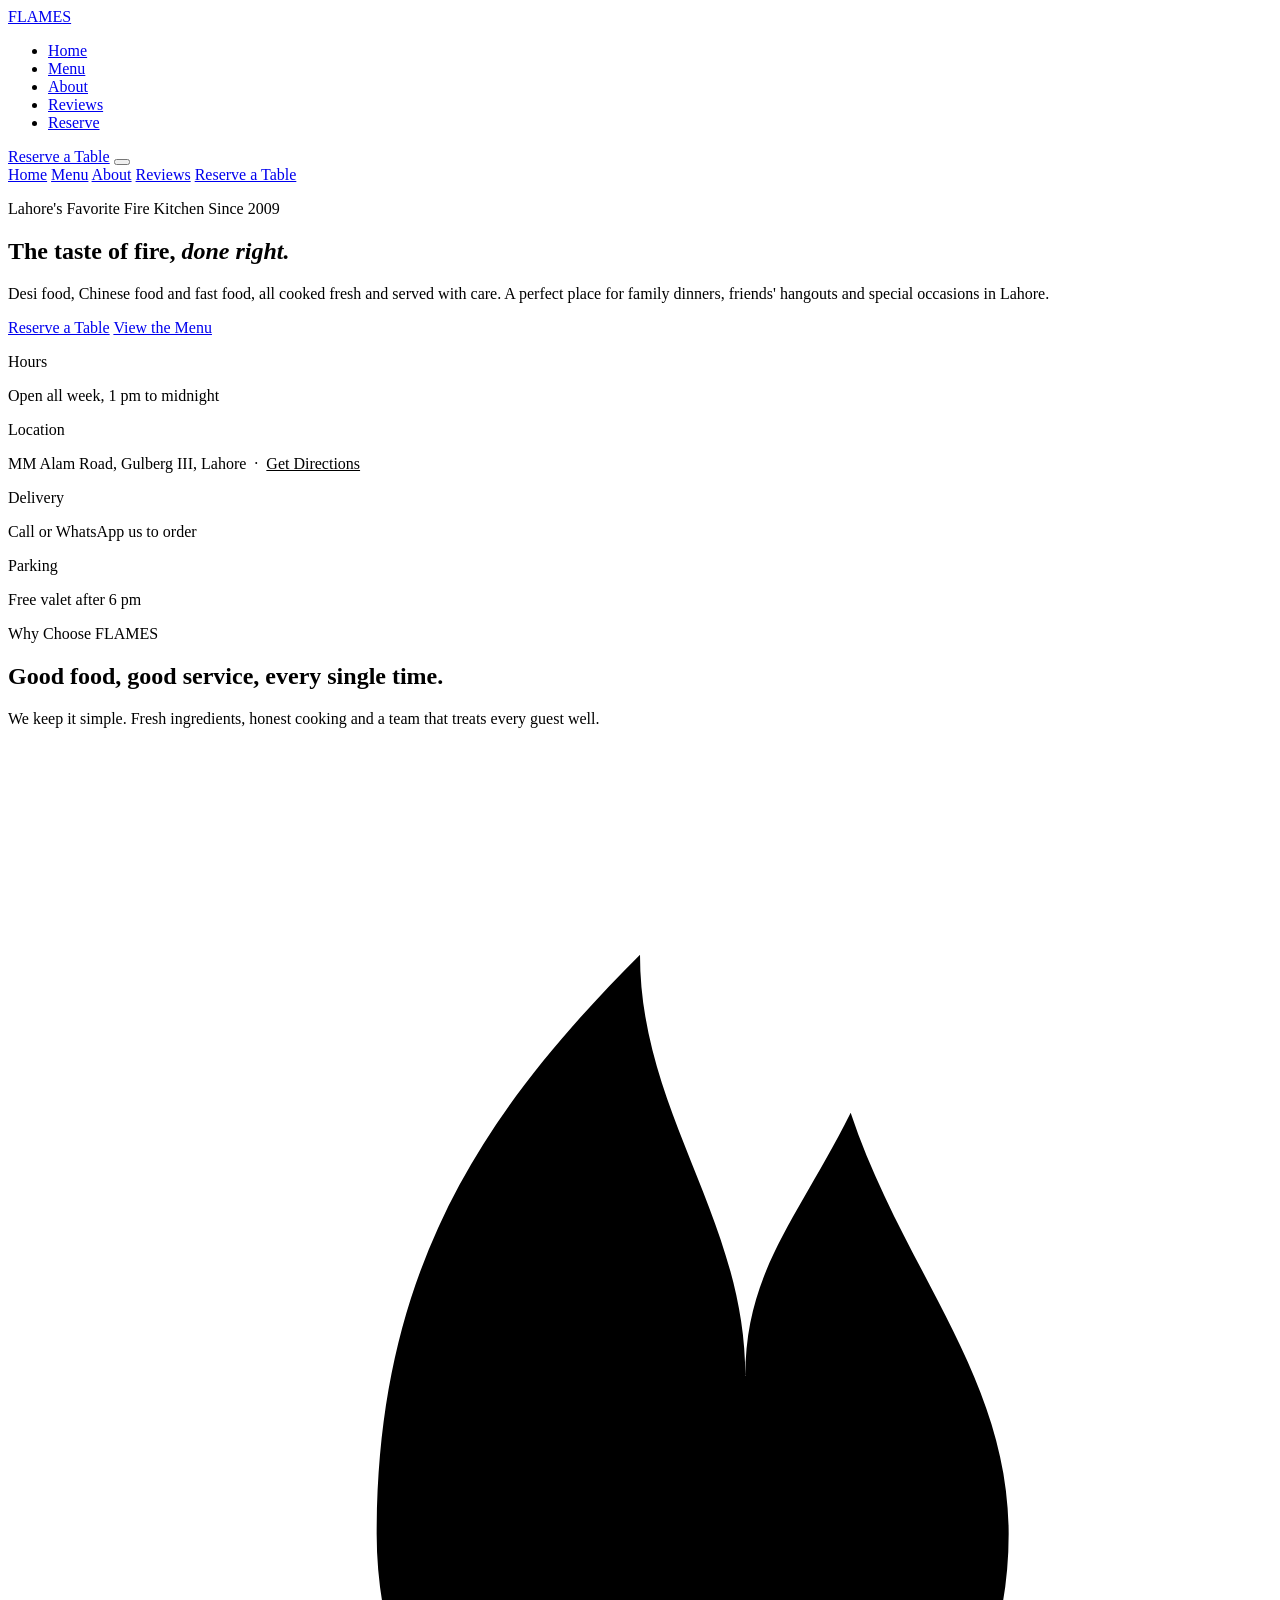
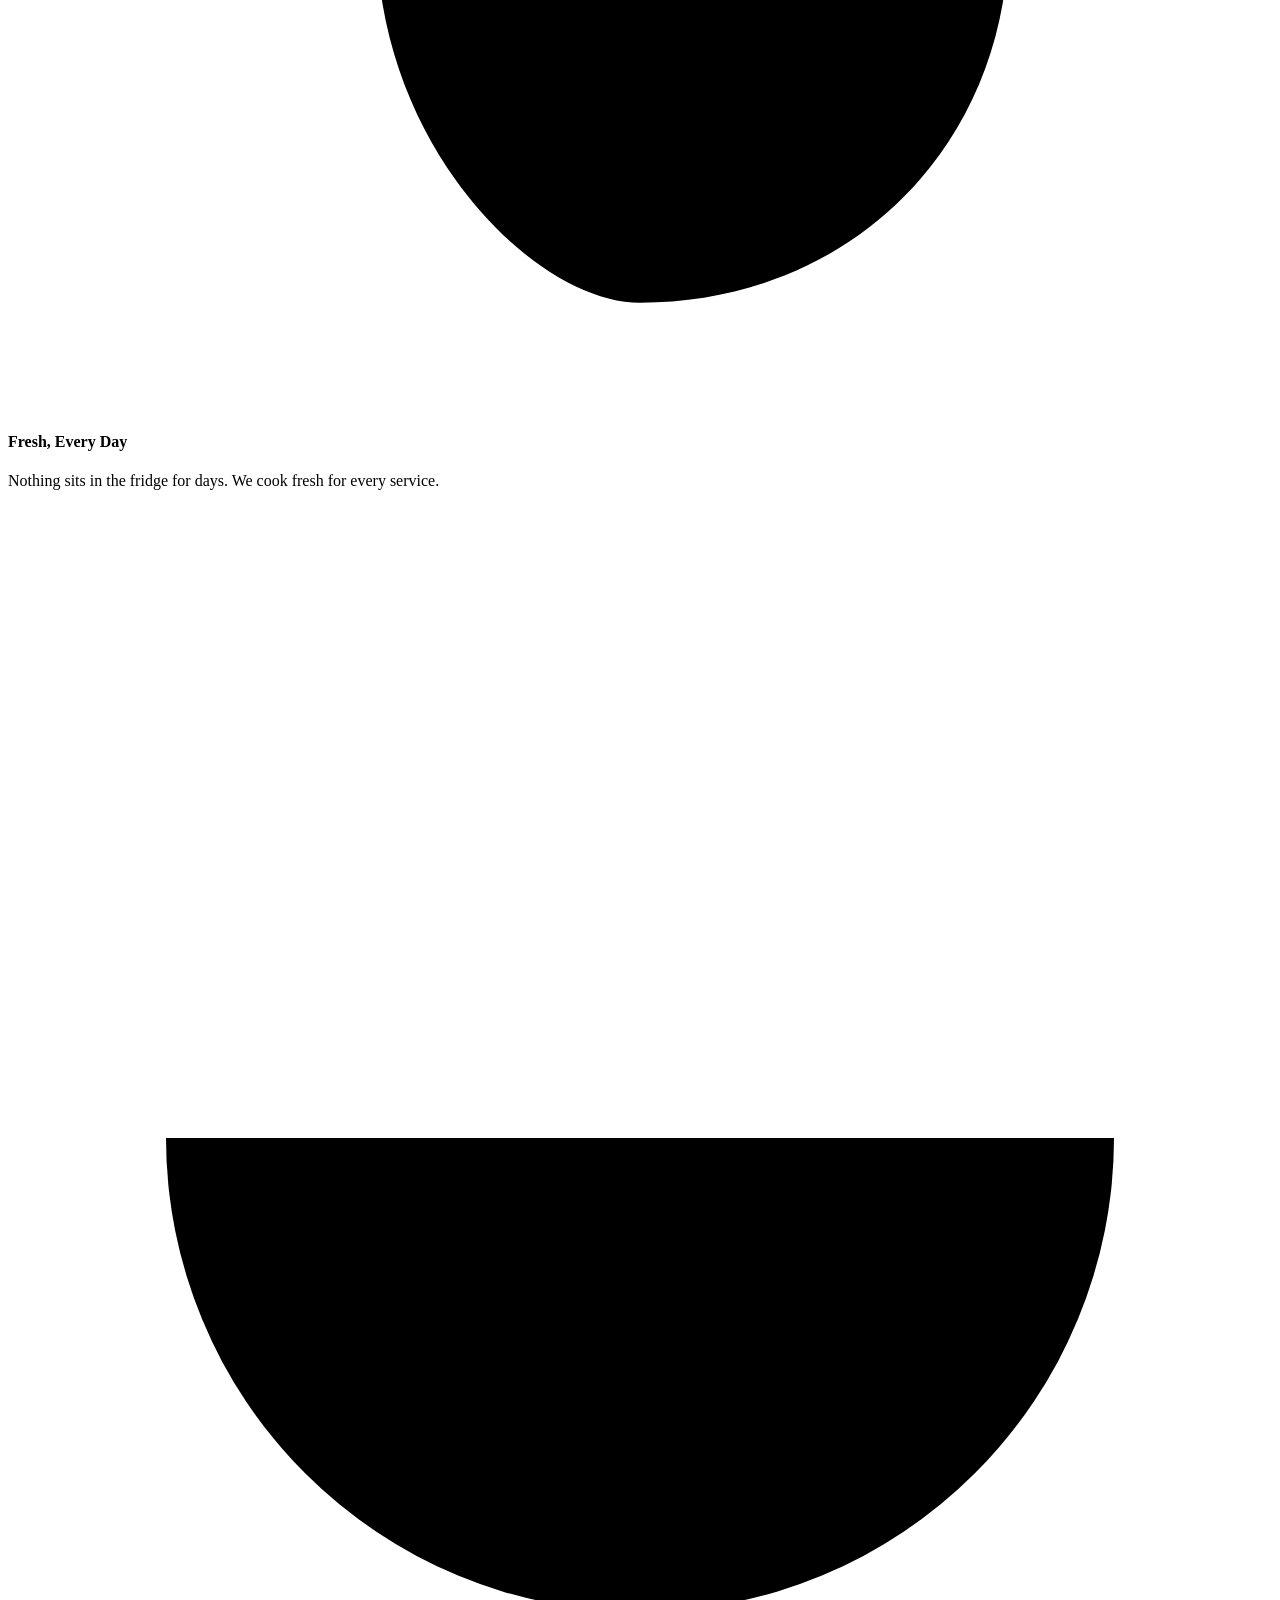
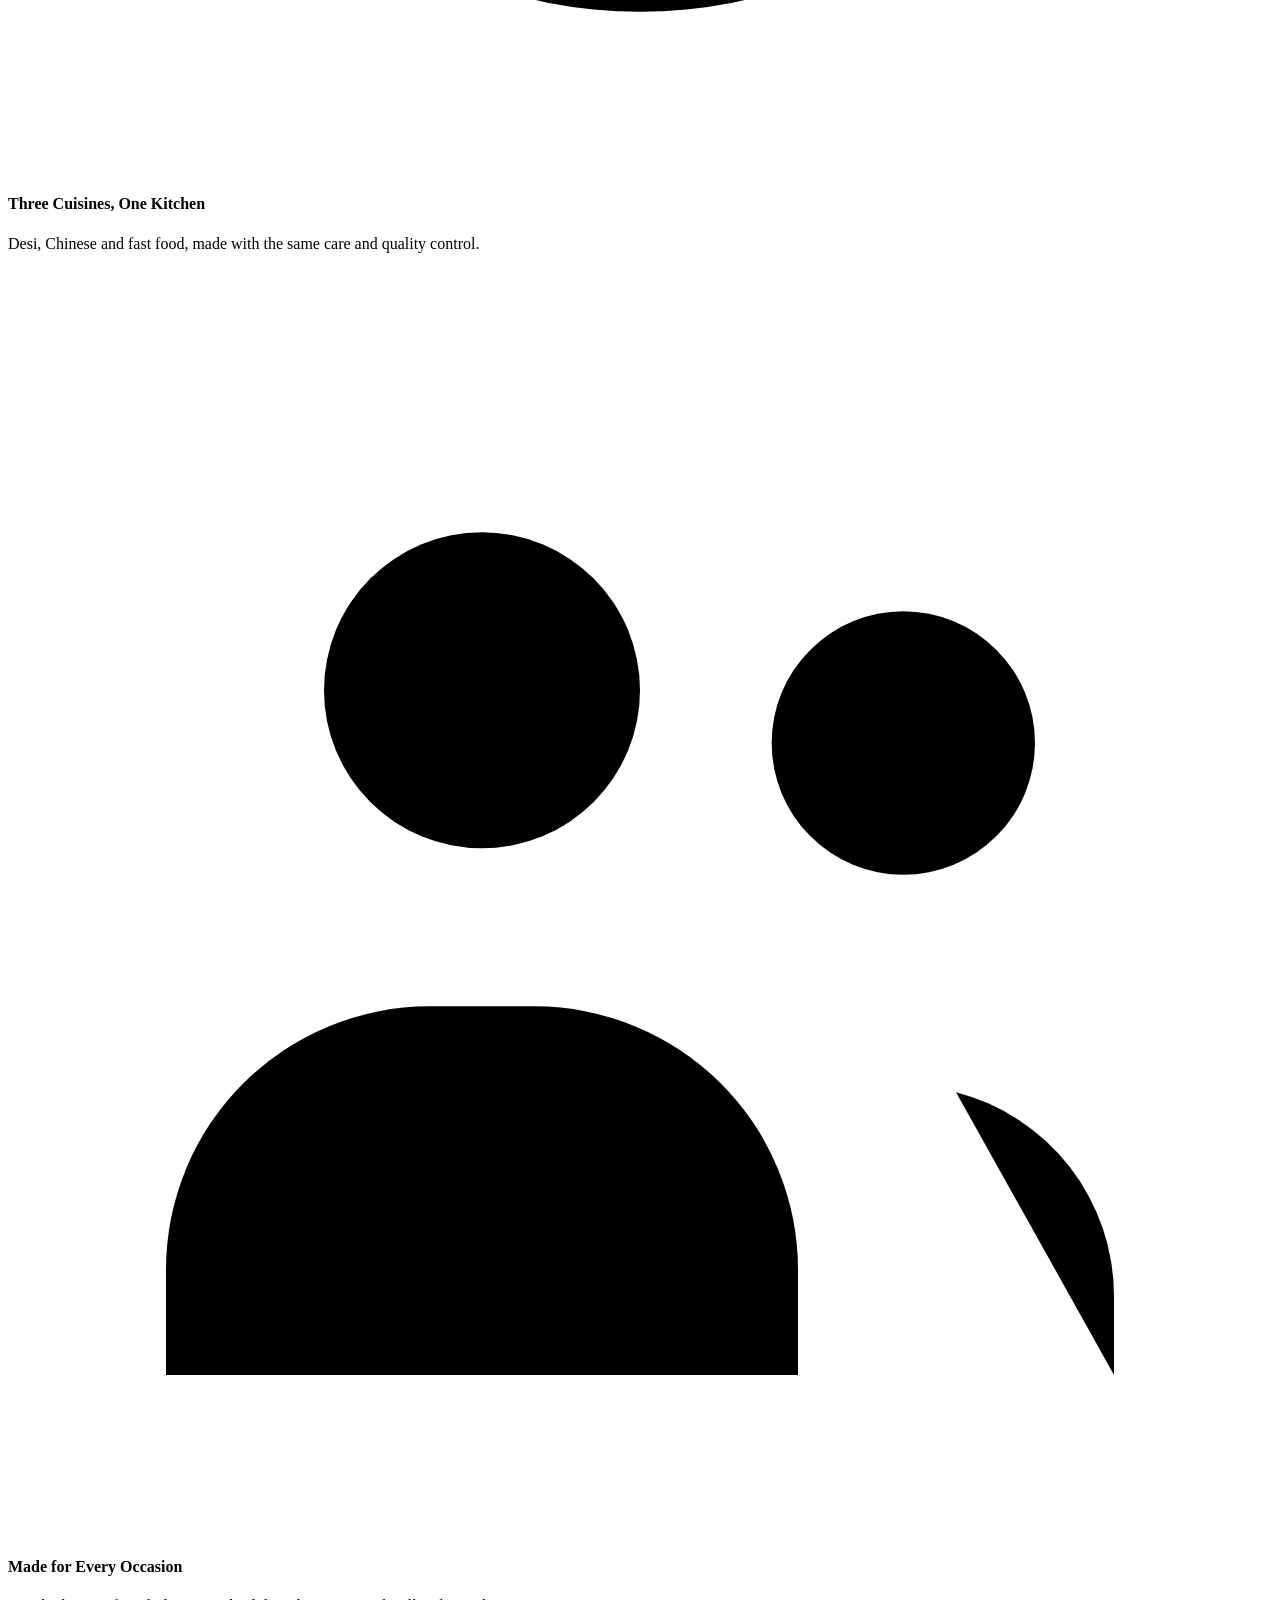
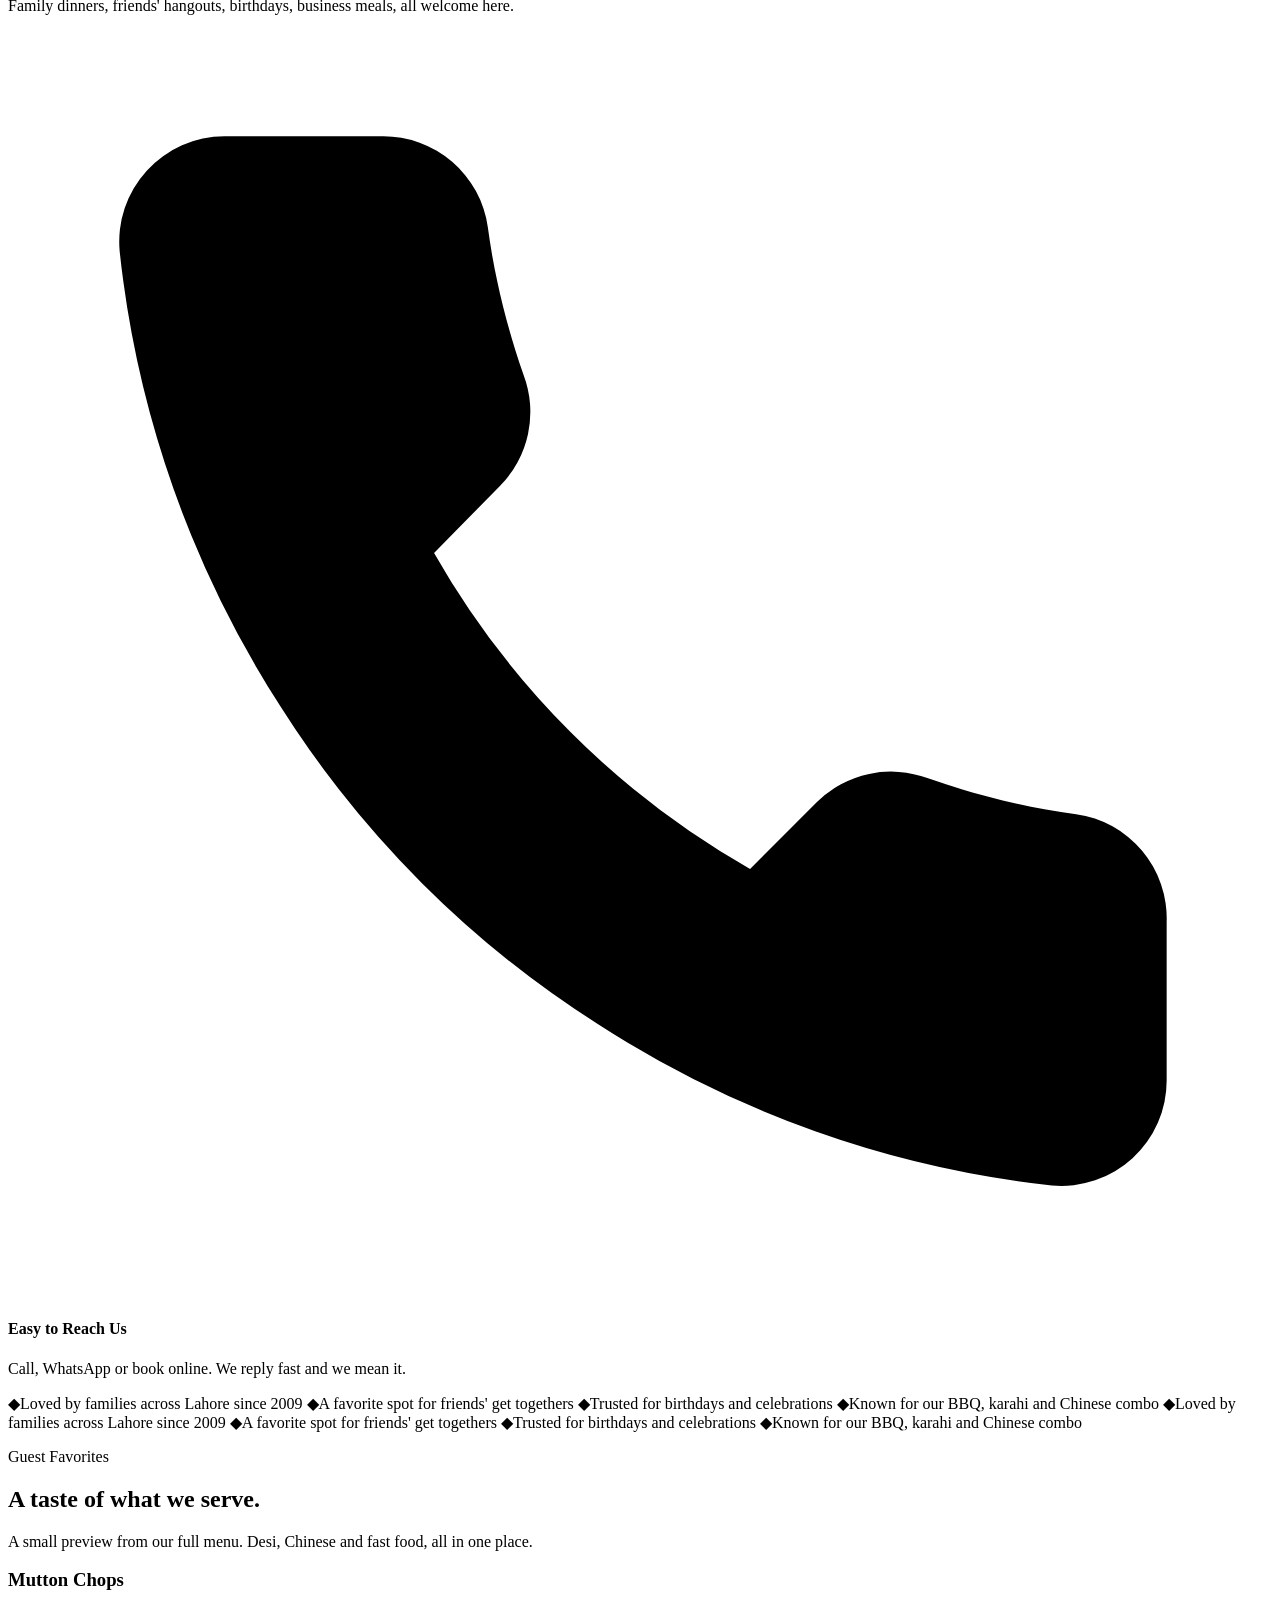
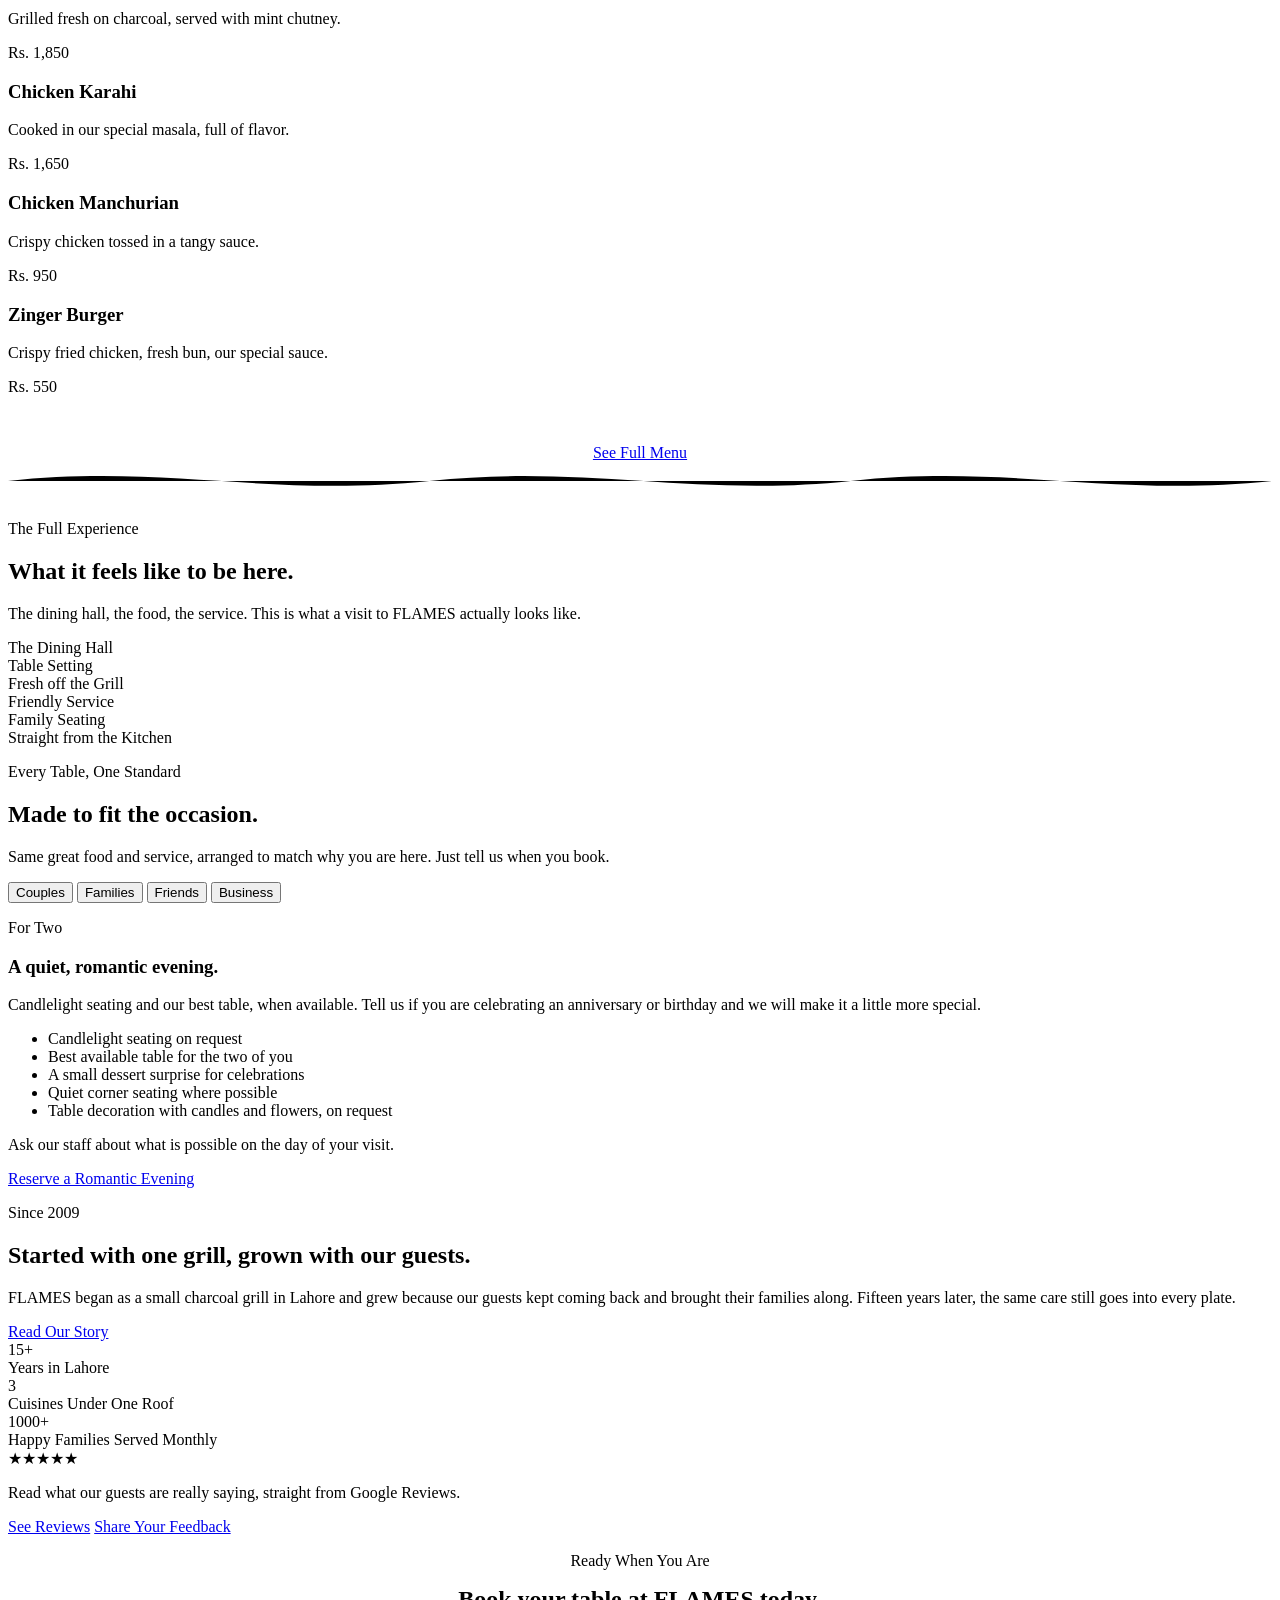
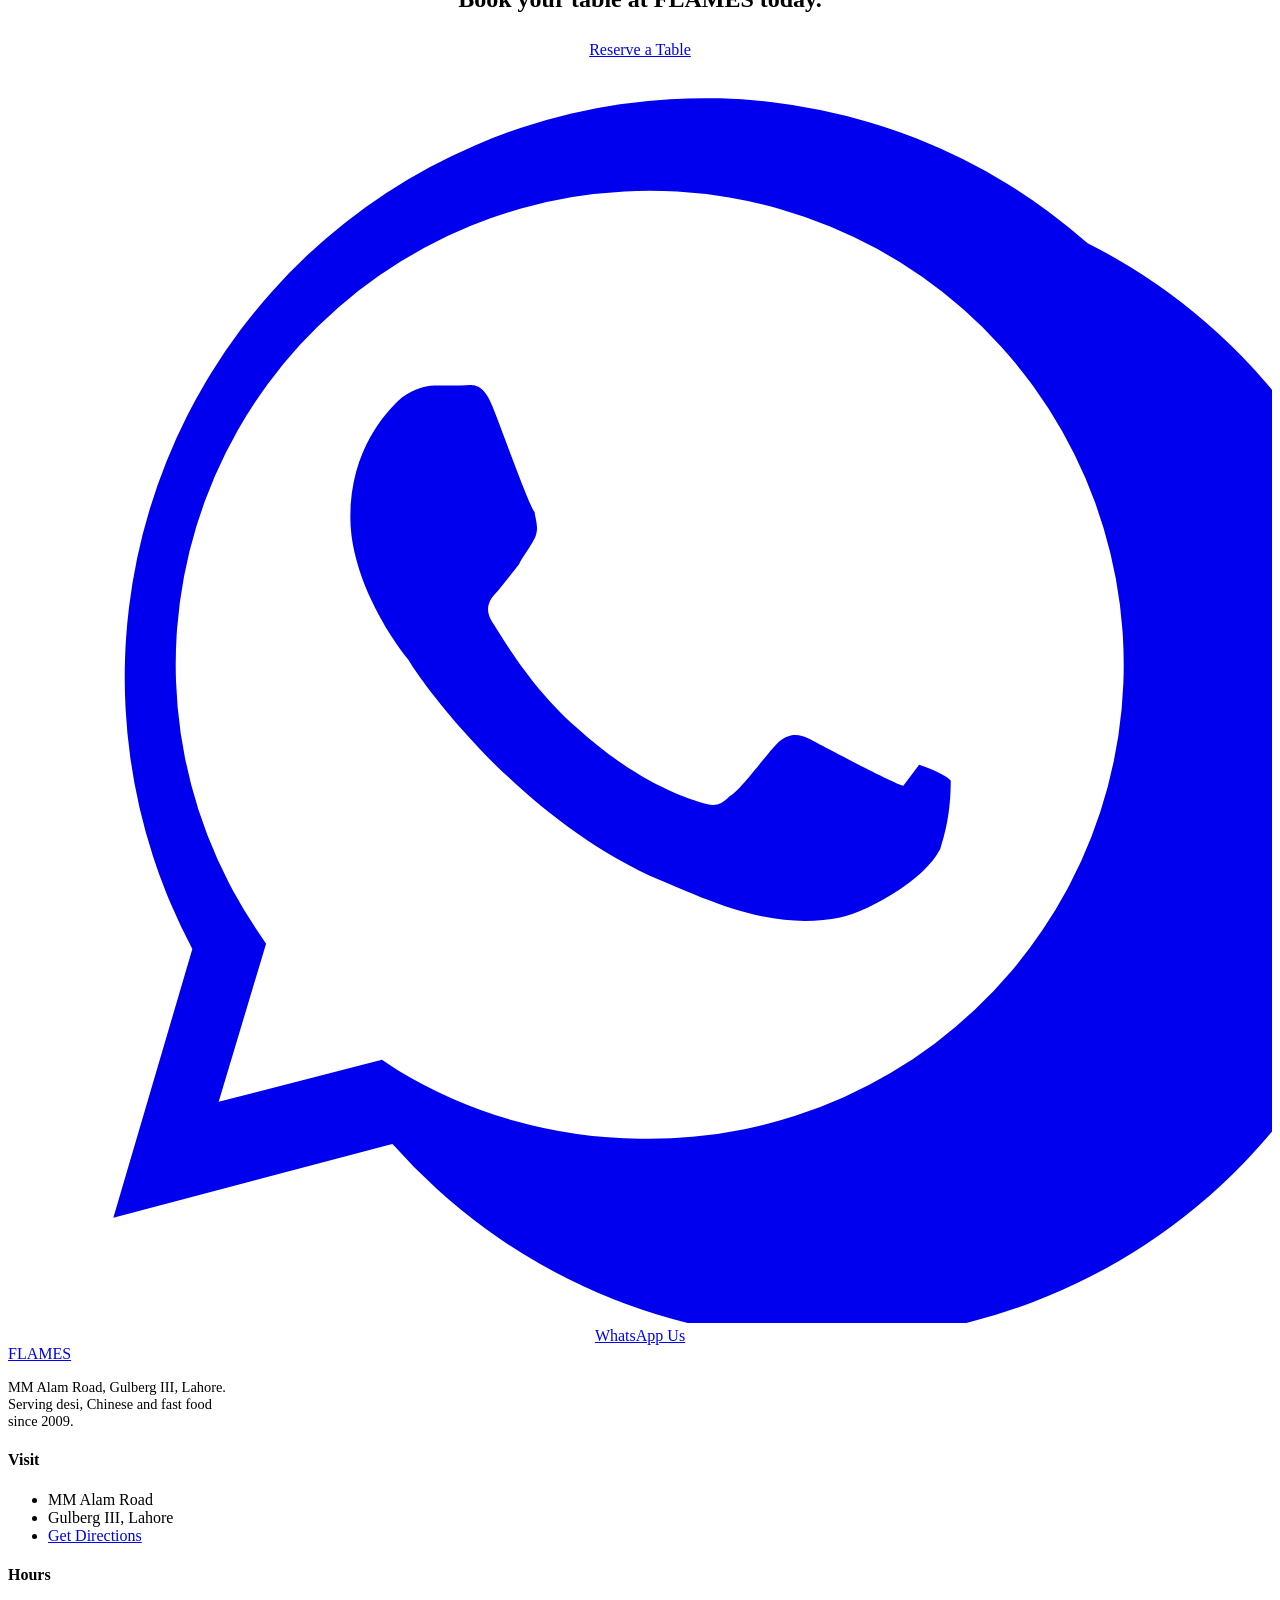
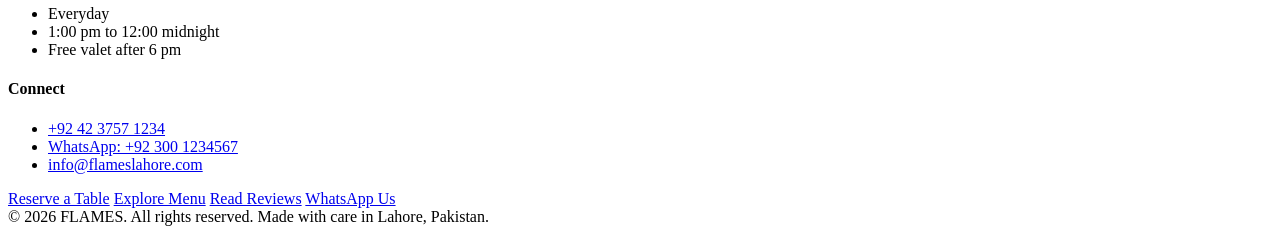
==== index.html @ 8aa979cf "Add files via upload" ====
<!DOCTYPE html>
<html lang="en">
<head>
<meta charset="UTF-8">
<meta name="viewport" content="width=device-width, initial-scale=1.0">
<title>FLAMES Lahore | Desi, Chinese &amp; Fast Food Restaurant</title>
<meta name="description" content="FLAMES is Lahore's favorite restaurant for desi food, Chinese food and fast food. Book a table for family dinners, friends' hangouts, and special occasions.">
<link rel="preconnect" href="https://fonts.googleapis.com">
<link rel="preconnect" href="https://fonts.gstatic.com" crossorigin>
<link href="https://fonts.googleapis.com/css2?family=Fraunces:ital,opsz,wght@0,9..144,300;0,9..144,500;0,9..144,600;0,9..144,700;1,9..144,500;1,9..144,600&family=Work+Sans:wght@300;400;500;600&family=Space+Mono:wght@400;700&display=swap" rel="stylesheet">
<link rel="stylesheet" href="assets/style.css">
</head>
<body>

<header id="siteHeader">
  <div class="container">
    <nav>
      <a href="index.html" class="logo"><span class="logo-mark"></span>FLAMES</a>
      <ul class="nav-links">
        <li><a href="index.html">Home</a></li>
        <li><a href="menu.html">Menu</a></li>
        <li><a href="about.html">About</a></li>
        <li><a href="reviews.html">Reviews</a></li>
        <li><a href="reserve.html">Reserve</a></li>
      </ul>
      <a href="reserve.html" class="btn btn-solid nav-cta">Reserve a Table</a>
      <button class="hamburger" id="hamburgerBtn" aria-label="Open menu" aria-expanded="false">
        <span></span><span></span><span></span>
      </button>
    </nav>
  </div>
</header>

<div class="mobile-menu" id="mobileMenu">
  <a href="index.html">Home</a>
  <a href="menu.html">Menu</a>
  <a href="about.html">About</a>
  <a href="reviews.html">Reviews</a>
  <a href="reserve.html">Reserve a Table</a>
</div>

<main id="top">

  <section class="hero">
    <div class="container hero-inner">
      <p class="eyebrow">Lahore's Favorite Fire Kitchen Since 2009</p>
      <h1>The taste of fire, <em>done right.</em></h1>
      <p class="hero-sub">Desi food, Chinese food and fast food, all cooked fresh and served with care. A perfect place for family dinners, friends' hangouts and special occasions in Lahore.</p>
      <div class="hero-actions">
        <a href="reserve.html" class="btn btn-solid ember-glow">Reserve a Table</a>
        <a href="menu.html" class="btn">View the Menu</a>
      </div>
      <div class="info-bar">
        <div class="info-item"><p class="eyebrow">Hours</p><p>Open all week, 1 pm to midnight</p></div>
        <div class="info-item"><p class="eyebrow">Location</p><p>MM Alam Road, Gulberg III, Lahore &nbsp;·&nbsp; <a href="https://maps.google.com/?q=MM+Alam+Road+Gulberg+III+Lahore" target="_blank" rel="noopener" style="color:var(--gold); text-decoration:underline;">Get Directions</a></p></div>
        <div class="info-item"><p class="eyebrow">Delivery</p><p>Call or WhatsApp us to order</p></div>
        <div class="info-item"><p class="eyebrow">Parking</p><p>Free valet after 6 pm</p></div>
      </div>
    </div>
  </section>

  <section class="why-strip">
    <div class="container">
      <div class="section-head reveal">
        <div>
          <p class="eyebrow">Why Choose FLAMES</p>
          <h2>Good food, good service, every single time.</h2>
        </div>
        <p>We keep it simple. Fresh ingredients, honest cooking and a team that treats every guest well.</p>
      </div>
      <div class="icon-feature-grid">
        <div class="icon-feature reveal">
          <svg class="icon icon-lg" viewBox="0 0 24 24"><path d="M12 22c4 0 7-3 7-7 0-3-2-5-3-8-1 2-2 3-2 5 0-3-2-5-2-8-3 3-5 6-5 11 0 4 3 7 5 7z"/></svg>
          <h4>Fresh, Every Day</h4>
          <p>Nothing sits in the fridge for days. We cook fresh for every service.</p>
        </div>
        <div class="icon-feature reveal">
          <svg class="icon icon-lg" viewBox="0 0 24 24"><path d="M3 12h18a9 9 0 0 1-18 0z"/><path d="M12 12V4"/><path d="M8 12l1-6"/><path d="M16 12l-1-6"/></svg>
          <h4>Three Cuisines, One Kitchen</h4>
          <p>Desi, Chinese and fast food, made with the same care and quality control.</p>
        </div>
        <div class="icon-feature reveal">
          <svg class="icon icon-lg" viewBox="0 0 24 24"><circle cx="9" cy="8" r="3"/><path d="M3 21v-2a5 5 0 0 1 5-5h2a5 5 0 0 1 5 5v2"/><circle cx="17" cy="9" r="2.5"/><path d="M21 21v-1.5a4 4 0 0 0-3-3.87"/></svg>
          <h4>Made for Every Occasion</h4>
          <p>Family dinners, friends' hangouts, birthdays, business meals, all welcome here.</p>
        </div>
        <div class="icon-feature reveal">
          <svg class="icon icon-lg" viewBox="0 0 24 24"><path d="M22 16.92v3a2 2 0 0 1-2.18 2 19.79 19.79 0 0 1-8.63-3.07 19.5 19.5 0 0 1-6-6 19.79 19.79 0 0 1-3.07-8.67A2 2 0 0 1 4.11 2h3a2 2 0 0 1 2 1.72c.13.96.36 1.9.68 2.81a2 2 0 0 1-.45 2.11L8.09 9.91a16 16 0 0 0 6 6l1.27-1.27a2 2 0 0 1 2.11-.45c.91.32 1.85.55 2.81.68A2 2 0 0 1 22 16.92z"/></svg>
          <h4>Easy to Reach Us</h4>
          <p>Call, WhatsApp or book online. We reply fast and we mean it.</p>
        </div>
      </div>
    </div>
  </section>

  <div class="ticker-wrap">
    <div class="ticker">
      <span><span>&#9670;</span>Loved by families across Lahore since 2009</span>
      <span><span>&#9670;</span>A favorite spot for friends' get togethers</span>
      <span><span>&#9670;</span>Trusted for birthdays and celebrations</span>
      <span><span>&#9670;</span>Known for our BBQ, karahi and Chinese combo</span>
      <span><span>&#9670;</span>Loved by families across Lahore since 2009</span>
      <span><span>&#9670;</span>A favorite spot for friends' get togethers</span>
      <span><span>&#9670;</span>Trusted for birthdays and celebrations</span>
      <span><span>&#9670;</span>Known for our BBQ, karahi and Chinese combo</span>
    </div>
  </div>

  <section id="dishes">
    <div class="container">
      <div class="section-head reveal">
        <div>
          <p class="eyebrow">Guest Favorites</p>
          <h2>A taste of what we serve.</h2>
        </div>
        <p>A small preview from our full menu. Desi, Chinese and fast food, all in one place.</p>
      </div>
      <div class="dish-grid">
        <div class="dish-card reveal">
          <div class="dish-img" style="background-image:url('https://images.unsplash.com/photo-1529193591184-b1d58069ecdd?q=80&w=1200&auto=format&fit=crop')"></div>
          <div class="dish-body">
            <div><h3>Mutton Chops</h3><p>Grilled fresh on charcoal, served with mint chutney.</p></div>
            <span class="price">Rs. 1,850</span>
          </div>
        </div>
        <div class="dish-card reveal">
          <div class="dish-img" style="background-image:url('https://images.unsplash.com/photo-1585032226651-759b368d7246?q=80&w=1000&auto=format&fit=crop')"></div>
          <div class="dish-body">
            <div><h3>Chicken Karahi</h3><p>Cooked in our special masala, full of flavor.</p></div>
            <span class="price">Rs. 1,650</span>
          </div>
        </div>
        <div class="dish-card reveal">
          <div class="dish-img" style="background-image:url('https://images.unsplash.com/photo-1585851373975-7e3f3096f77b?q=80&w=1000&auto=format&fit=crop')"></div>
          <div class="dish-body">
            <div><h3>Chicken Manchurian</h3><p>Crispy chicken tossed in a tangy sauce.</p></div>
            <span class="price">Rs. 950</span>
          </div>
        </div>
        <div class="dish-card reveal">
          <div class="dish-img" style="background-image:url('https://images.unsplash.com/photo-1568901346375-23c9450c58cd?q=80&w=1200&auto=format&fit=crop')"></div>
          <div class="dish-body">
            <div><h3>Zinger Burger</h3><p>Crispy fried chicken, fresh bun, our special sauce.</p></div>
            <span class="price">Rs. 550</span>
          </div>
        </div>
      </div>
      <div style="text-align:center; margin-top:3rem;">
        <a href="menu.html" class="btn">See Full Menu</a>
      </div>
    </div>
  </section>

  <svg class="wisp" viewBox="0 0 1200 36" preserveAspectRatio="none" aria-hidden="true">
    <path d="M0,18 C150,2 250,34 400,18 C550,2 650,34 800,18 C950,2 1050,34 1200,18"/>
  </svg>

  <section id="gallery">
    <div class="container">
      <div class="section-head reveal">
        <div>
          <p class="eyebrow">The Full Experience</p>
          <h2>What it feels like to be here.</h2>
        </div>
        <p>The dining hall, the food, the service. This is what a visit to FLAMES actually looks like.</p>
      </div>
      <div class="gal-grid">
        <div class="gal-item gal-tall reveal" style="background-image:url('https://images.unsplash.com/photo-1517248135467-4c7edcad34c4?q=80&w=900&auto=format&fit=crop')">
          <span class="gal-tag">The Dining Hall</span>
        </div>
        <div class="gal-item reveal" style="background-image:url('https://images.unsplash.com/photo-1414235077428-338989a2e8c0?q=80&w=900&auto=format&fit=crop')">
          <span class="gal-tag">Table Setting</span>
        </div>
        <div class="gal-item reveal" style="background-image:url('https://images.unsplash.com/photo-1529193591184-b1d58069ecdd?q=80&w=900&auto=format&fit=crop')">
          <span class="gal-tag">Fresh off the Grill</span>
        </div>
        <div class="gal-item gal-wide reveal" style="background-image:url('https://images.unsplash.com/photo-1552664730-d307ca884978?q=80&w=1400&auto=format&fit=crop')">
          <span class="gal-tag">Friendly Service</span>
        </div>
        <div class="gal-item reveal" style="background-image:url('https://images.unsplash.com/photo-1595854341625-f33ee10dbf94?q=80&w=900&auto=format&fit=crop')">
          <span class="gal-tag">Family Seating</span>
        </div>
        <div class="gal-item reveal" style="background-image:url('https://images.unsplash.com/photo-1585032226651-759b368d7246?q=80&w=900&auto=format&fit=crop')">
          <span class="gal-tag">Straight from the Kitchen</span>
        </div>
      </div>
    </div>
  </section>

  <section id="experiences">
    <div class="container">
      <div class="section-head reveal">
        <div>
          <p class="eyebrow">Every Table, One Standard</p>
          <h2>Made to fit the occasion.</h2>
        </div>
        <p>Same great food and service, arranged to match why you are here. Just tell us when you book.</p>
      </div>

      <div class="occ-tabs reveal" id="occTabs" role="tablist" aria-label="Dining occasions"></div>
      <div id="occPanelWrap" class="reveal"></div>
    </div>
  </section>

  <section id="story-teaser">
    <div class="container">
      <div class="story">
        <div class="story-img reveal" style="background-image:url('https://images.unsplash.com/photo-1577219491135-ce391730fb2c?q=80&w=1200&auto=format&fit=crop')"></div>
        <div class="story-copy reveal">
          <p class="eyebrow">Since 2009</p>
          <h2>Started with one grill, grown with our guests.</h2>
          <p>FLAMES began as a small charcoal grill in Lahore and grew because our guests kept coming back and brought their families along. Fifteen years later, the same care still goes into every plate.</p>
          <a href="about.html" class="btn" style="margin-top:1rem;">Read Our Story</a>
          <div class="stat-row">
            <div><div class="num">15+</div><div class="label">Years in Lahore</div></div>
            <div><div class="num">3</div><div class="label">Cuisines Under One Roof</div></div>
            <div><div class="num">1000+</div><div class="label">Happy Families Served Monthly</div></div>
          </div>
        </div>
      </div>
    </div>
  </section>

  <section id="reviews-teaser" style="background:var(--charcoal); border-top:1px solid var(--hairline); border-bottom:1px solid var(--hairline);">
    <div class="container">
      <div class="review-panel reveal">
        <div class="review-stat">
          <div class="review-stars" aria-hidden="true">★★★★★</div>
          <p class="review-sync-note">Read what our guests are really saying, straight from Google Reviews.</p>
        </div>
        <div class="review-actions">
          <a href="reviews.html" class="btn btn-solid">See Reviews</a>
          <a href="reserve.html#contact" class="btn">Share Your Feedback</a>
        </div>
      </div>
    </div>
  </section>

  <section id="cta-banner">
    <div class="container" style="text-align:center;">
      <p class="eyebrow" style="justify-content:center; display:flex;">Ready When You Are</p>
      <h2 class="reveal" style="margin-top:0.6rem;">Book your table at FLAMES today.</h2>
      <div class="hero-actions" style="justify-content:center; margin-top:1.75rem;">
        <a href="reserve.html" class="btn btn-solid ember-glow">Reserve a Table</a>
        <a href="https://wa.me/923001234567?text=Hi%20FLAMES%2C%20I%20would%20like%20to%20book%20a%20table" target="_blank" rel="noopener" class="btn btn-whatsapp">
          <svg class="icon" viewBox="0 0 24 24" fill="currentColor" stroke="none"><path d="M20.5 3.5a11 11 0 0 0-17 13.4L2 22l5.3-1.4A11 11 0 1 0 20.5 3.5zm-8.5 17a9 9 0 0 1-4.6-1.3l-.3-.2-3.1.8.9-3-.2-.3A9 9 0 1 1 12 20.5zm5-6.7c-.3-.1-1.6-.8-1.8-.9-.2-.1-.4-.1-.6.1s-.7.9-.9 1c-.2.2-.3.2-.6.1-.3-.1-1.2-.4-2.3-1.4-.9-.8-1.4-1.7-1.6-2-.2-.3 0-.5.1-.6l.4-.5c.1-.2.2-.3.3-.5.1-.2 0-.4 0-.5-.1-.1-.6-1.5-.8-2-.2-.5-.4-.4-.6-.4h-.5c-.2 0-.5.1-.7.3-.2.2-.9.9-.9 2.2s1 2.6 1.1 2.7c.1.2 2 3 4.8 4.2.7.3 1.2.5 1.6.6.7.2 1.3.2 1.8.1.5-.1 1.6-.7 1.9-1.3.2-.6.2-1.1.2-1.3-.1-.1-.3-.2-.6-.3z"/></svg>
          WhatsApp Us
        </a>
      </div>
    </div>
  </section>

</main>

<footer id="contact">
  <div class="container">
    <div class="footer-grid">
      <div>
        <a href="index.html" class="logo"><span class="logo-mark"></span>FLAMES</a>
        <p style="color:var(--smoke); font-size:0.9rem; margin-top:1rem; max-width:32ch;">MM Alam Road, Gulberg III, Lahore. Serving desi, Chinese and fast food since 2009.</p>
      </div>
      <div>
        <h4>Visit</h4>
        <ul>
          <li>MM Alam Road</li>
          <li>Gulberg III, Lahore</li>
          <li><a href="https://maps.google.com/?q=MM+Alam+Road+Gulberg+III+Lahore" target="_blank" rel="noopener">Get Directions</a></li>
        </ul>
      </div>
      <div>
        <h4>Hours</h4>
        <ul>
          <li>Everyday</li>
          <li>1:00 pm to 12:00 midnight</li>
          <li>Free valet after 6 pm</li>
        </ul>
      </div>
      <div>
        <h4>Connect</h4>
        <ul>
          <li><a href="tel:+924237571234">+92 42 3757 1234</a></li>
          <li><a href="https://wa.me/923001234567">WhatsApp: +92 300 1234567</a></li>
          <li><a href="mailto:info@flameslahore.com">info@flameslahore.com</a></li>
        </ul>
      </div>
    </div>
    <div class="footer-actions">
      <a href="reserve.html" class="btn btn-solid">Reserve a Table</a>
      <a href="menu.html" class="btn">Explore Menu</a>
      <a href="reviews.html" class="btn">Read Reviews</a>
      <a href="https://wa.me/923001234567" target="_blank" rel="noopener" class="btn btn-whatsapp">WhatsApp Us</a>
    </div>
    <div class="footer-bottom">
      <span>&copy; 2026 FLAMES. All rights reserved.</span>
      <span>Made with care in Lahore, Pakistan.</span>
    </div>
  </div>
</footer>

<script src="assets/script.js"></script>
<script>
  const EXPERIENCES = [
    {
      id: 'romance',
      tab: 'Couples',
      eyebrow: 'For Two',
      title: 'A quiet, romantic evening.',
      img: 'https://images.unsplash.com/photo-1414235077428-338989a2e8c0?q=80&w=1200&auto=format&fit=crop',
      desc: "Candlelight seating and our best table, when available. Tell us if you are celebrating an anniversary or birthday and we will make it a little more special.",
      features: [
        'Candlelight seating on request',
        'Best available table for the two of you',
        'A small dessert surprise for celebrations',
        'Quiet corner seating where possible',
        'Table decoration with candles and flowers, on request'
      ],
      note: 'Ask our staff about what is possible on the day of your visit.',
      cta: 'Reserve a Romantic Evening',
      offer: null
    },
    {
      id: 'family',
      tab: 'Families',
      eyebrow: 'For Families',
      title: 'Room for the whole family.',
      img: 'https://images.unsplash.com/photo-1595854341625-f33ee10dbf94?q=80&w=1200&auto=format&fit=crop',
      desc: "Spacious family seating and a play area for the kids. Our Dawat setup is perfect if you want to invite another family to join you for a full meal together.",
      features: [
        "Kids' play area",
        'Spacious, comfortable family seating',
        'Dawat setup for two families dining together',
        'Group seating for larger family parties',
        'Birthday and family celebration setups'
      ],
      note: 'Let us know your plans in advance so we can prepare the right space.',
      cta: 'Plan a Family Gathering',
      offer: null
    },
    {
      id: 'friends',
      tab: 'Friends',
      eyebrow: 'For Friends',
      title: 'Good food, good company.',
      img: 'https://images.unsplash.com/photo-1517248135467-4c7edcad34c4?q=80&w=1200&auto=format&fit=crop',
      desc: "Comfortable group seating in a space that looks great in photos too. A relaxed spot to eat, talk and hang out with friends.",
      features: [
        'Comfortable group and shared table seating',
        'A great photo spot inside the restaurant',
        'Friendly and easygoing staff',
        'Group offers where available, just ask',
        'A relaxed, fun atmosphere'
      ],
      note: 'Any current group offers are confirmed at the time of booking.',
      cta: 'Book a Table for the Group',
      offer: null
    },
    {
      id: 'business',
      tab: 'Business',
      eyebrow: 'For Business',
      title: 'A calm space for business talk.',
      img: 'https://images.unsplash.com/photo-1552664730-d307ca884978?q=80&w=1200&auto=format&fit=crop',
      desc: "A quieter part of the restaurant, away from the main crowd, with service that stays out of your way during a meeting.",
      features: [
        'Separate or quieter seating, when available',
        'Calm, professional atmosphere',
        'Attentive but not intrusive service',
        'Seating suited for longer discussions',
        'Business meal packages where available, just ask'
      ],
      note: 'For regular business bookings, please contact us directly to arrange.',
      cta: 'Reserve for a Meeting',
      offer: null
    }
  ];

  const occTabs = document.getElementById('occTabs');
  const occPanelWrap = document.getElementById('occPanelWrap');

  function renderOccasion(id){
    const exp = EXPERIENCES.find(e => e.id === id) || EXPERIENCES[0];

    occTabs.innerHTML = EXPERIENCES.map(e => `
      <button class="occ-tab ${e.id === exp.id ? 'active' : ''}" data-occ="${e.id}" role="tab" aria-selected="${e.id === exp.id}">
        <span class="dot"></span>${e.tab}
      </button>
    `).join('');

    occPanelWrap.innerHTML = `
      <div class="occ-panel">
        <div class="occ-img" style="background-image:url('${exp.img}')"></div>
        <div class="occ-copy">
          <p class="eyebrow">${exp.eyebrow}</p>
          <h3>${exp.title}</h3>
          <p>${exp.desc}</p>
          <ul class="occ-features">
            ${exp.features.map(f => `<li>${f}</li>`).join('')}
          </ul>
          ${exp.note ? `<p class="occ-note">${exp.note}</p>` : ''}
          <a href="reserve.html?occasion=${exp.id}" class="btn btn-solid">${exp.cta}</a>
        </div>
      </div>
    `;

    occTabs.querySelectorAll('.occ-tab').forEach(btn => {
      btn.addEventListener('click', () => renderOccasion(btn.dataset.occ));
    });
  }

  renderOccasion('romance');
</script>

</body>
</html>
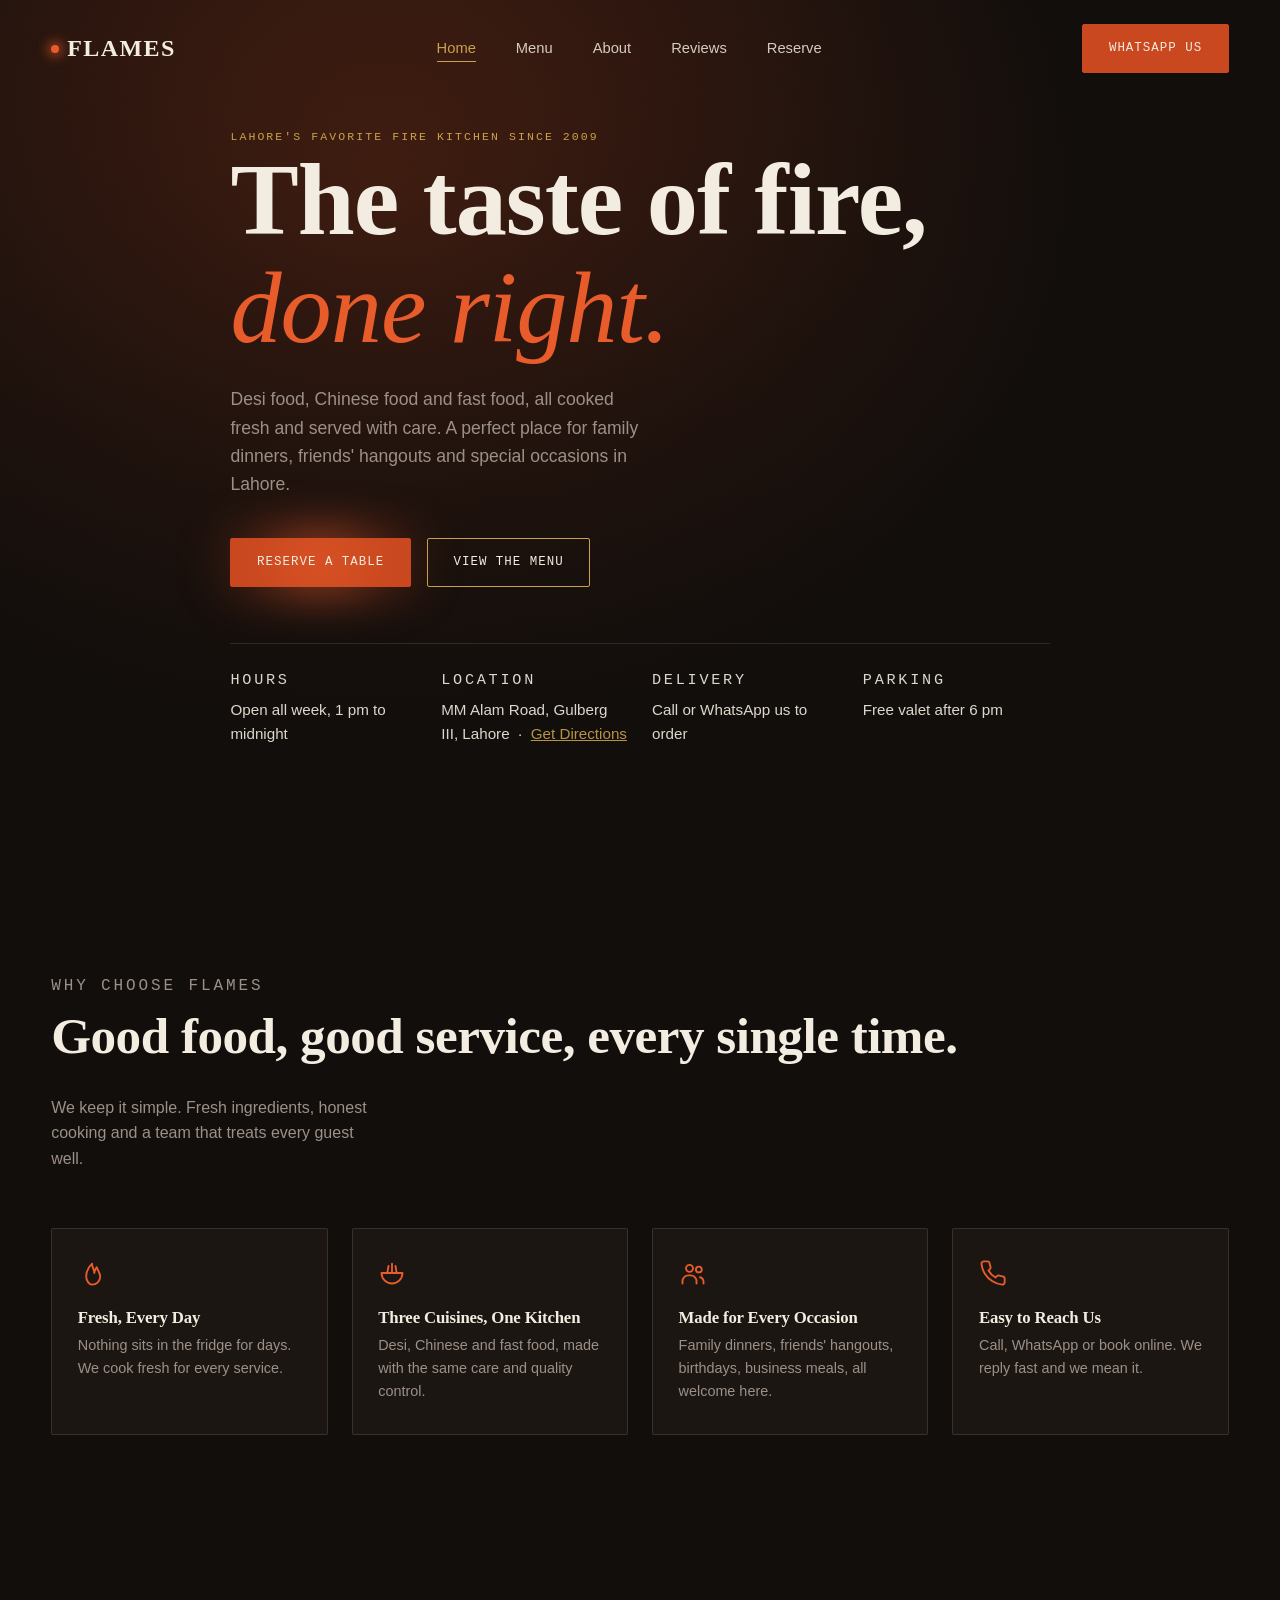
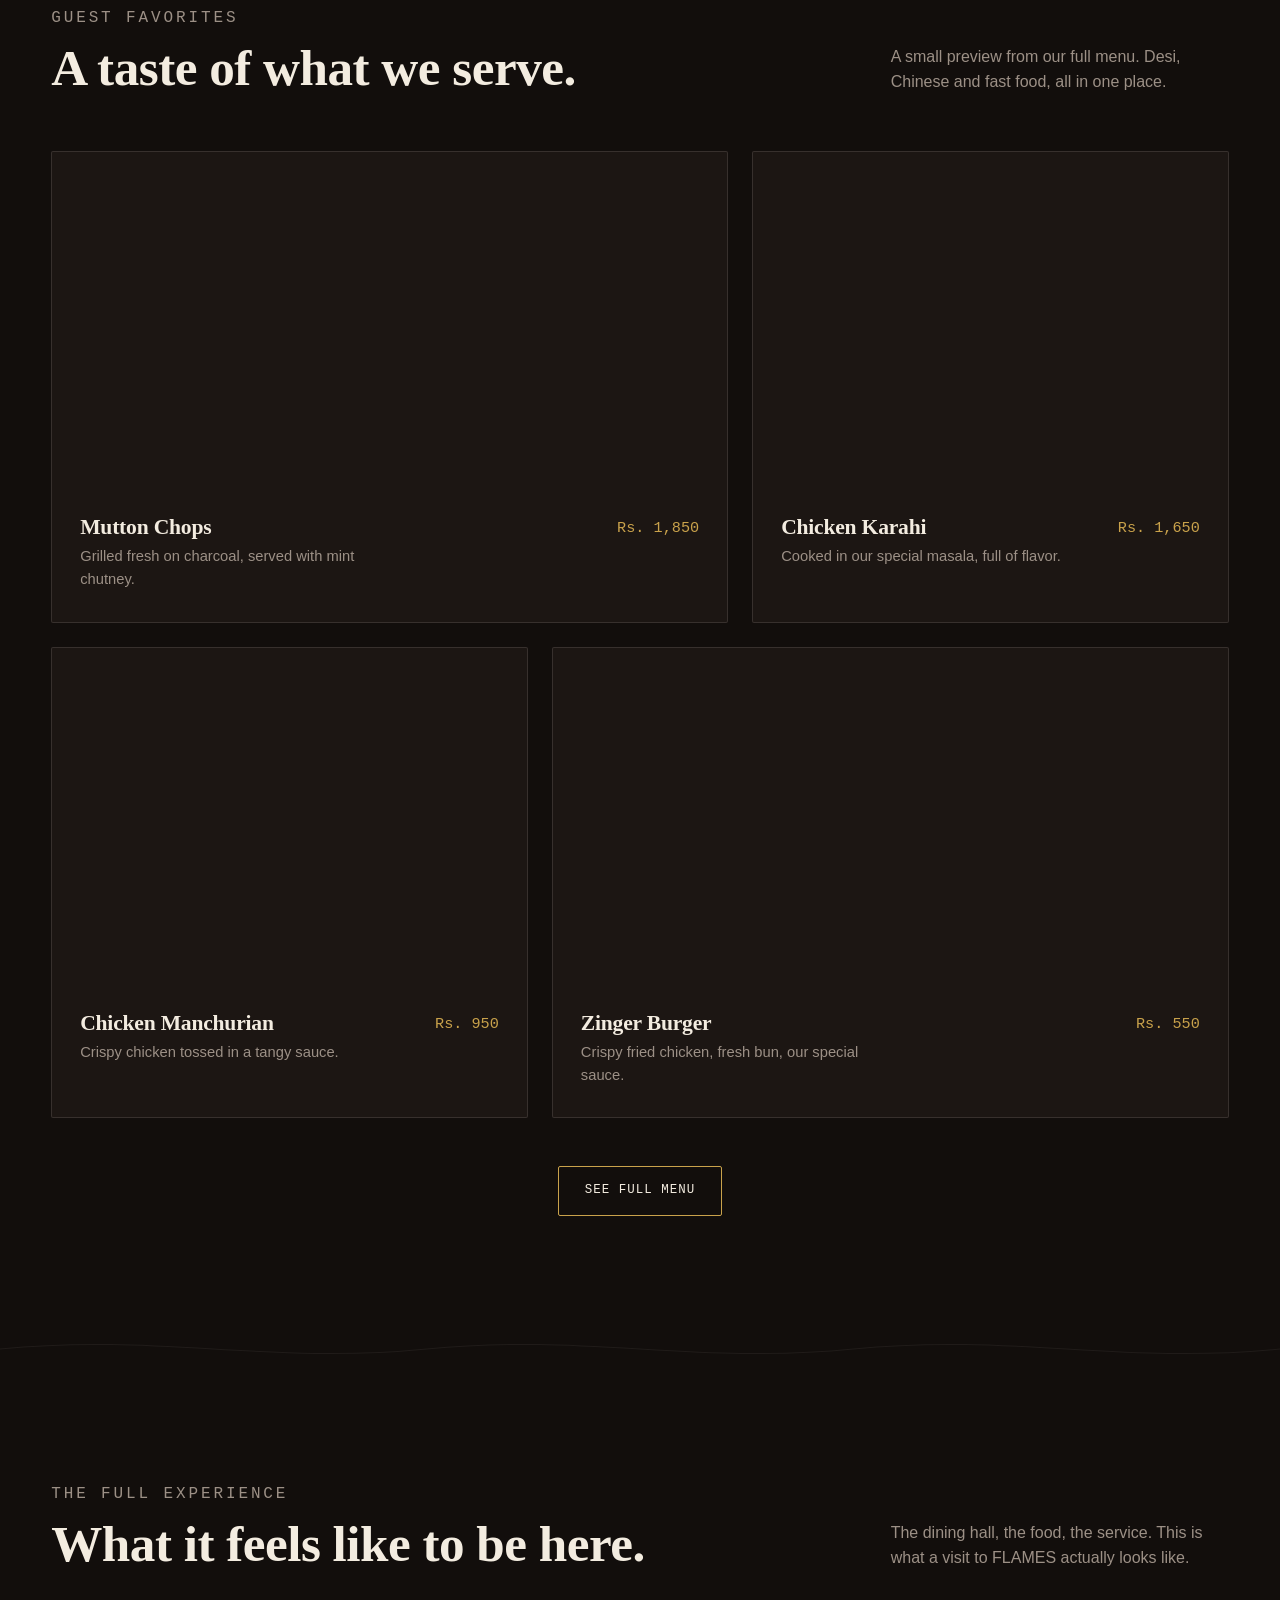
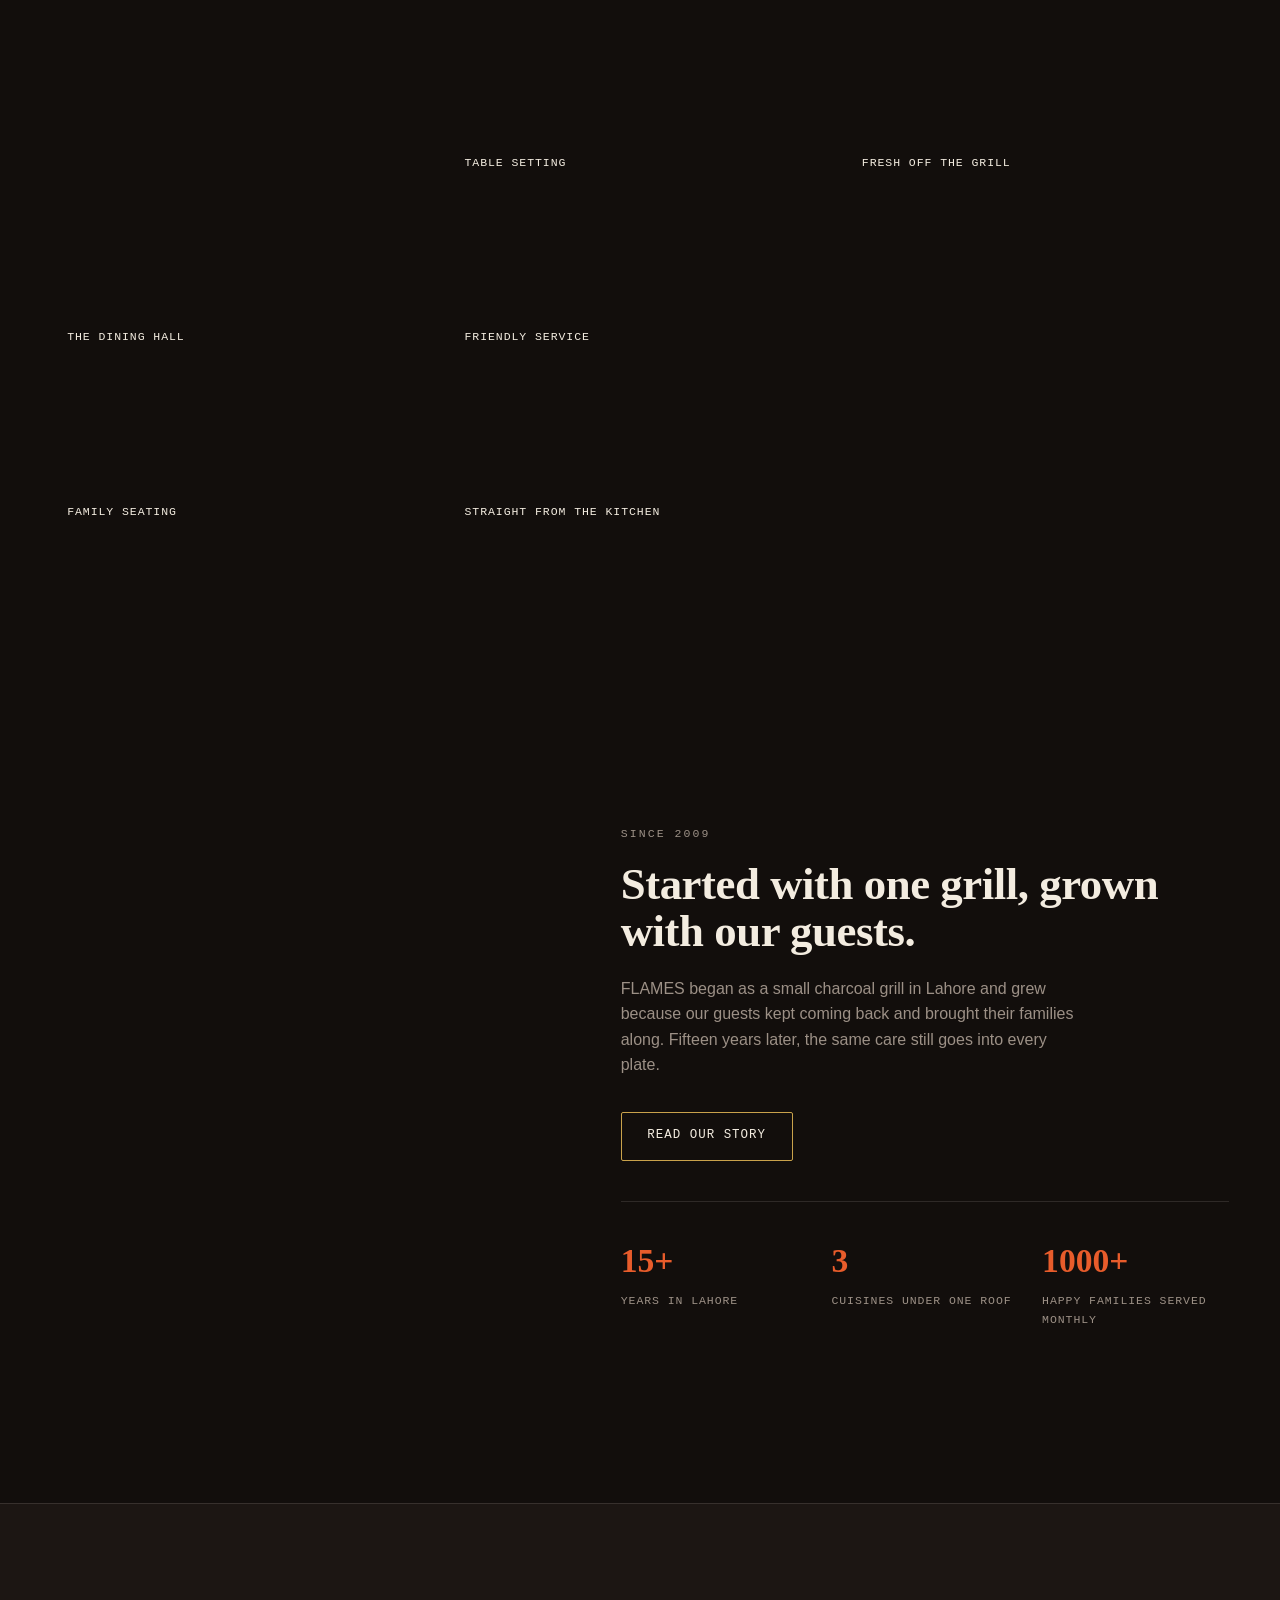
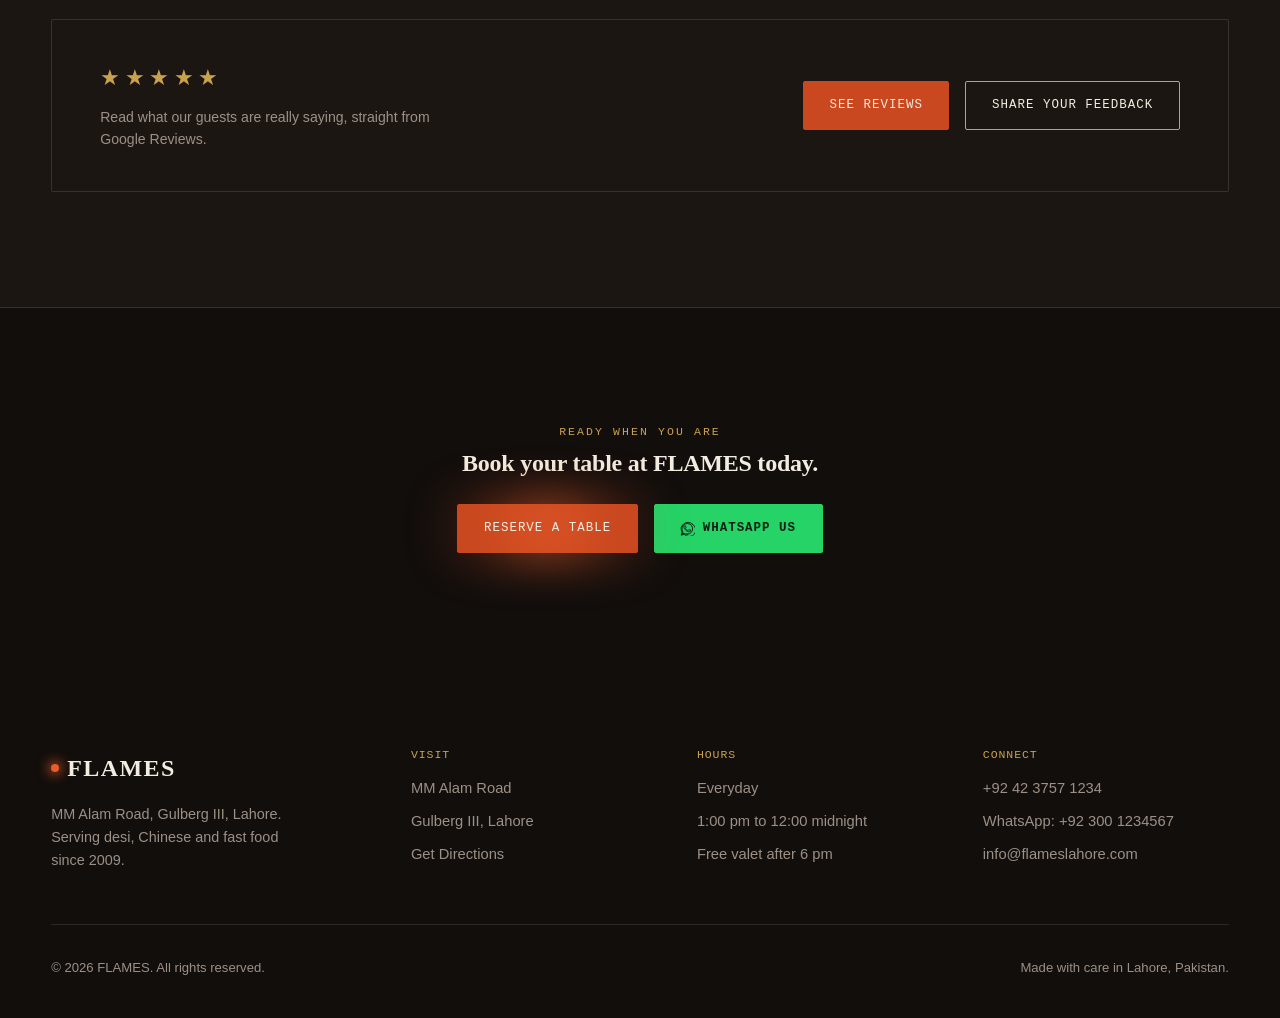
==== commit e8b2d512: "Add files via upload" ====
--- a/index.html
+++ b/index.html
@@ -23,7 +23,7 @@
         <li><a href="reviews.html">Reviews</a></li>
         <li><a href="reserve.html">Reserve</a></li>
       </ul>
-      <a href="reserve.html" class="btn btn-solid nav-cta">Reserve a Table</a>
+      <a href="https://wa.me/923001234567?text=Hi%20FLAMES%2C%20I%20would%20like%20to%20book%20a%20table" target="_blank" rel="noopener" class="btn btn-solid nav-cta btn-whatsapp-nav">WhatsApp Us</a>
       <button class="hamburger" id="hamburgerBtn" aria-label="Open menu" aria-expanded="false">
         <span></span><span></span><span></span>
       </button>
@@ -93,19 +93,6 @@
     </div>
   </section>
 
-  <div class="ticker-wrap">
-    <div class="ticker">
-      <span><span>&#9670;</span>Loved by families across Lahore since 2009</span>
-      <span><span>&#9670;</span>A favorite spot for friends' get togethers</span>
-      <span><span>&#9670;</span>Trusted for birthdays and celebrations</span>
-      <span><span>&#9670;</span>Known for our BBQ, karahi and Chinese combo</span>
-      <span><span>&#9670;</span>Loved by families across Lahore since 2009</span>
-      <span><span>&#9670;</span>A favorite spot for friends' get togethers</span>
-      <span><span>&#9670;</span>Trusted for birthdays and celebrations</span>
-      <span><span>&#9670;</span>Known for our BBQ, karahi and Chinese combo</span>
-    </div>
-  </div>
-
   <section id="dishes">
     <div class="container">
       <div class="section-head reveal">
@@ -131,7 +118,7 @@
           </div>
         </div>
         <div class="dish-card reveal">
-          <div class="dish-img" style="background-image:url('https://images.unsplash.com/photo-1585851373975-7e3f3096f77b?q=80&w=1000&auto=format&fit=crop')"></div>
+          <div class="dish-img" style="background-image:url('https://images.unsplash.com/photo-1682622110433-65513a55d7da?q=80&w=1000&auto=format&fit=crop')"></div>
           <div class="dish-body">
             <div><h3>Chicken Manchurian</h3><p>Crispy chicken tossed in a tangy sauce.</p></div>
             <span class="price">Rs. 950</span>
@@ -184,21 +171,6 @@
           <span class="gal-tag">Straight from the Kitchen</span>
         </div>
       </div>
-    </div>
-  </section>
-
-  <section id="experiences">
-    <div class="container">
-      <div class="section-head reveal">
-        <div>
-          <p class="eyebrow">Every Table, One Standard</p>
-          <h2>Made to fit the occasion.</h2>
-        </div>
-        <p>Same great food and service, arranged to match why you are here. Just tell us when you book.</p>
-      </div>
-
-      <div class="occ-tabs reveal" id="occTabs" role="tablist" aria-label="Dining occasions"></div>
-      <div id="occPanelWrap" class="reveal"></div>
     </div>
   </section>
 
@@ -284,12 +256,6 @@
         </ul>
       </div>
     </div>
-    <div class="footer-actions">
-      <a href="reserve.html" class="btn btn-solid">Reserve a Table</a>
-      <a href="menu.html" class="btn">Explore Menu</a>
-      <a href="reviews.html" class="btn">Read Reviews</a>
-      <a href="https://wa.me/923001234567" target="_blank" rel="noopener" class="btn btn-whatsapp">WhatsApp Us</a>
-    </div>
     <div class="footer-bottom">
       <span>&copy; 2026 FLAMES. All rights reserved.</span>
       <span>Made with care in Lahore, Pakistan.</span>
@@ -298,117 +264,6 @@
 </footer>
 
 <script src="assets/script.js"></script>
-<script>
-  const EXPERIENCES = [
-    {
-      id: 'romance',
-      tab: 'Couples',
-      eyebrow: 'For Two',
-      title: 'A quiet, romantic evening.',
-      img: 'https://images.unsplash.com/photo-1414235077428-338989a2e8c0?q=80&w=1200&auto=format&fit=crop',
-      desc: "Candlelight seating and our best table, when available. Tell us if you are celebrating an anniversary or birthday and we will make it a little more special.",
-      features: [
-        'Candlelight seating on request',
-        'Best available table for the two of you',
-        'A small dessert surprise for celebrations',
-        'Quiet corner seating where possible',
-        'Table decoration with candles and flowers, on request'
-      ],
-      note: 'Ask our staff about what is possible on the day of your visit.',
-      cta: 'Reserve a Romantic Evening',
-      offer: null
-    },
-    {
-      id: 'family',
-      tab: 'Families',
-      eyebrow: 'For Families',
-      title: 'Room for the whole family.',
-      img: 'https://images.unsplash.com/photo-1595854341625-f33ee10dbf94?q=80&w=1200&auto=format&fit=crop',
-      desc: "Spacious family seating and a play area for the kids. Our Dawat setup is perfect if you want to invite another family to join you for a full meal together.",
-      features: [
-        "Kids' play area",
-        'Spacious, comfortable family seating',
-        'Dawat setup for two families dining together',
-        'Group seating for larger family parties',
-        'Birthday and family celebration setups'
-      ],
-      note: 'Let us know your plans in advance so we can prepare the right space.',
-      cta: 'Plan a Family Gathering',
-      offer: null
-    },
-    {
-      id: 'friends',
-      tab: 'Friends',
-      eyebrow: 'For Friends',
-      title: 'Good food, good company.',
-      img: 'https://images.unsplash.com/photo-1517248135467-4c7edcad34c4?q=80&w=1200&auto=format&fit=crop',
-      desc: "Comfortable group seating in a space that looks great in photos too. A relaxed spot to eat, talk and hang out with friends.",
-      features: [
-        'Comfortable group and shared table seating',
-        'A great photo spot inside the restaurant',
-        'Friendly and easygoing staff',
-        'Group offers where available, just ask',
-        'A relaxed, fun atmosphere'
-      ],
-      note: 'Any current group offers are confirmed at the time of booking.',
-      cta: 'Book a Table for the Group',
-      offer: null
-    },
-    {
-      id: 'business',
-      tab: 'Business',
-      eyebrow: 'For Business',
-      title: 'A calm space for business talk.',
-      img: 'https://images.unsplash.com/photo-1552664730-d307ca884978?q=80&w=1200&auto=format&fit=crop',
-      desc: "A quieter part of the restaurant, away from the main crowd, with service that stays out of your way during a meeting.",
-      features: [
-        'Separate or quieter seating, when available',
-        'Calm, professional atmosphere',
-        'Attentive but not intrusive service',
-        'Seating suited for longer discussions',
-        'Business meal packages where available, just ask'
-      ],
-      note: 'For regular business bookings, please contact us directly to arrange.',
-      cta: 'Reserve for a Meeting',
-      offer: null
-    }
-  ];
-
-  const occTabs = document.getElementById('occTabs');
-  const occPanelWrap = document.getElementById('occPanelWrap');
-
-  function renderOccasion(id){
-    const exp = EXPERIENCES.find(e => e.id === id) || EXPERIENCES[0];
-
-    occTabs.innerHTML = EXPERIENCES.map(e => `
-      <button class="occ-tab ${e.id === exp.id ? 'active' : ''}" data-occ="${e.id}" role="tab" aria-selected="${e.id === exp.id}">
-        <span class="dot"></span>${e.tab}
-      </button>
-    `).join('');
-
-    occPanelWrap.innerHTML = `
-      <div class="occ-panel">
-        <div class="occ-img" style="background-image:url('${exp.img}')"></div>
-        <div class="occ-copy">
-          <p class="eyebrow">${exp.eyebrow}</p>
-          <h3>${exp.title}</h3>
-          <p>${exp.desc}</p>
-          <ul class="occ-features">
-            ${exp.features.map(f => `<li>${f}</li>`).join('')}
-          </ul>
-          ${exp.note ? `<p class="occ-note">${exp.note}</p>` : ''}
-          <a href="reserve.html?occasion=${exp.id}" class="btn btn-solid">${exp.cta}</a>
-        </div>
-      </div>
-    `;
-
-    occTabs.querySelectorAll('.occ-tab').forEach(btn => {
-      btn.addEventListener('click', () => renderOccasion(btn.dataset.occ));
-    });
-  }
-
-  renderOccasion('romance');
-</script>
 
 </body>
 </html>
--- a/assets/style.css
+++ b/assets/style.css
@@ -0,0 +1,874 @@
+  :root{
+    --black:#120E0C;
+    --charcoal:#1C1613;
+    --charcoal-2:#241C18;
+    --ember:#C9481F;
+    --ember-bright:#E85C2B;
+    --gold:#C9A24B;
+    --cream:#F3ECE0;
+    --smoke:#9C9086;
+    --hairline: rgba(243,236,224,0.12);
+    --radius: 2px;
+    --ease: cubic-bezier(.16,.8,.24,1);
+  }
+
+  *{margin:0;padding:0;box-sizing:border-box;}
+
+  html{scroll-behavior:smooth;}
+
+  body{
+    background:var(--black);
+    color:var(--cream);
+    font-family:'Work Sans',sans-serif;
+    font-weight:400;
+    line-height:1.6;
+    -webkit-font-smoothing:antialiased;
+    overflow-x:hidden;
+  }
+
+  @media (prefers-reduced-motion: reduce){
+    *{animation-duration:0.01ms !important; animation-iteration-count:1 !important; transition-duration:0.01ms !important; scroll-behavior:auto !important;}
+  }
+
+  img{max-width:100%;display:block;}
+  a{color:inherit;text-decoration:none;}
+  ul{list-style:none;}
+
+  h1,h2,h3,h4{
+    font-family:'Fraunces',serif;
+    font-weight:600;
+    line-height:1.05;
+    letter-spacing:-0.01em;
+  }
+
+  .eyebrow{
+    font-family:'Space Mono',monospace;
+    font-size:0.72rem;
+    letter-spacing:0.18em;
+    text-transform:uppercase;
+    color:var(--gold);
+  }
+
+  .container{
+    max-width:1280px;
+    margin:0 auto;
+    padding:0 clamp(1.25rem,4vw,4rem);
+  }
+
+  :focus-visible{
+    outline:2px solid var(--gold);
+    outline-offset:3px;
+  }
+
+  /* ---------- Smoke wisp divider ---------- */
+  .wisp{
+    display:block;
+    width:100%;
+    height:36px;
+    opacity:0.5;
+  }
+  .wisp path{ stroke:var(--hairline); stroke-width:1; fill:none; }
+
+  /* ---------- Ember glow (signature element) ---------- */
+  .ember-glow{
+    position:relative;
+    isolation:isolate;
+  }
+  .ember-glow::before{
+    content:'';
+    position:absolute;
+    inset:-40%;
+    background:radial-gradient(circle, rgba(232,92,43,0.55) 0%, rgba(201,72,31,0.18) 45%, transparent 72%);
+    z-index:-1;
+    filter:blur(18px);
+    animation:pulse 5s ease-in-out infinite;
+  }
+  @keyframes pulse{
+    0%,100%{ transform:scale(1); opacity:0.85; }
+    50%{ transform:scale(1.12); opacity:1; }
+  }
+
+  /* ---------- Nav ---------- */
+  header{
+    position:fixed;
+    top:0; left:0; right:0;
+    z-index:100;
+    padding:1.5rem 0;
+    transition:background .4s var(--ease), padding .4s var(--ease), border-color .4s var(--ease);
+    border-bottom:1px solid transparent;
+  }
+  header.scrolled{
+    background:rgba(18,14,12,0.92);
+    backdrop-filter:blur(10px);
+    padding:0.9rem 0;
+    border-color:var(--hairline);
+  }
+  nav{
+    display:flex;
+    align-items:center;
+    justify-content:space-between;
+  }
+  .logo{
+    font-family:'Fraunces',serif;
+    font-weight:700;
+    font-size:1.5rem;
+    letter-spacing:0.06em;
+    display:flex;
+    align-items:center;
+    gap:0.5rem;
+  }
+  .logo-mark{
+    width:8px;height:8px;border-radius:50%;
+    background:var(--ember-bright);
+    box-shadow:0 0 12px 3px rgba(232,92,43,0.7);
+  }
+  .nav-links{
+    display:flex;
+    gap:2.5rem;
+    font-size:0.92rem;
+  }
+  .nav-links a{
+    position:relative;
+    color:var(--cream);
+    opacity:0.85;
+    transition:opacity .25s;
+  }
+  .nav-links a::after{
+    content:'';
+    position:absolute; left:0; bottom:-6px;
+    width:0; height:1px;
+    background:var(--gold);
+    transition:width .25s var(--ease);
+  }
+  .nav-links a:hover{ opacity:1; }
+  .nav-links a:hover::after{ width:100%; }
+
+  .btn{
+    display:inline-flex;
+    align-items:center;
+    gap:0.5rem;
+    font-family:'Space Mono',monospace;
+    font-size:0.78rem;
+    letter-spacing:0.08em;
+    text-transform:uppercase;
+    padding:0.85rem 1.6rem;
+    border:1px solid var(--gold);
+    border-radius:var(--radius);
+    color:var(--cream);
+    background:transparent;
+    cursor:pointer;
+    transition:background .3s var(--ease), color .3s var(--ease), border-color .3s var(--ease);
+  }
+  .btn:hover{ background:var(--gold); color:var(--black); }
+  .btn-solid{
+    background:var(--ember);
+    border-color:var(--ember);
+    color:var(--cream);
+  }
+  .btn-solid:hover{
+    background:var(--ember-bright);
+    border-color:var(--ember-bright);
+    color:var(--cream);
+  }
+
+  .nav-cta{ display:none; }
+  @media(min-width:860px){ .nav-cta{ display:inline-flex; } }
+
+  .hamburger{
+    display:flex;
+    flex-direction:column;
+    gap:5px;
+    background:none;border:none;cursor:pointer;
+    padding:0.5rem;
+  }
+  .hamburger span{ width:22px; height:1.5px; background:var(--cream); }
+  @media(min-width:860px){ .hamburger{ display:none; } }
+  .nav-links{ display:none; }
+  @media(min-width:860px){ .nav-links{ display:flex; } }
+
+  .mobile-menu{
+    position:fixed; inset:0;
+    background:var(--black);
+    z-index:99;
+    display:flex; flex-direction:column;
+    align-items:center; justify-content:center;
+    gap:2rem;
+    font-family:'Fraunces',serif;
+    font-size:2rem;
+    transform:translateY(-100%);
+    transition:transform .5s var(--ease);
+  }
+  .mobile-menu.open{ transform:translateY(0); }
+
+  /* ---------- Hero ---------- */
+  .hero{
+    min-height:100svh;
+    display:flex;
+    flex-direction:column;
+    justify-content:flex-end;
+    position:relative;
+    padding-top:8rem;
+    background:
+      linear-gradient(180deg, rgba(18,14,12,0.15) 0%, rgba(18,14,12,0.55) 55%, var(--black) 100%),
+      radial-gradient(ellipse at 30% 20%, rgba(201,72,31,0.35), transparent 55%),
+      url('https://images.unsplash.com/photo-1544025162-d76694265947?q=80&w=1800&auto=format&fit=crop') center 30%/cover no-repeat;
+  }
+  .hero-inner{
+    padding-bottom:3.5rem;
+  }
+  .hero h1{
+    font-size:clamp(3rem, 8vw, 6.5rem);
+    max-width:16ch;
+    color:var(--cream);
+  }
+  .hero h1 em{
+    font-style:italic;
+    color:var(--ember-bright);
+    font-weight:500;
+  }
+  .hero-sub{
+    max-width:42ch;
+    font-size:1.1rem;
+    color:var(--smoke);
+    margin-top:1.5rem;
+  }
+  .hero-actions{
+    display:flex;
+    gap:1rem;
+    margin-top:2.5rem;
+    flex-wrap:wrap;
+  }
+  .info-bar{
+    border-top:1px solid var(--hairline);
+    margin-top:3.5rem;
+    padding-top:1.5rem;
+    display:grid;
+    grid-template-columns:repeat(auto-fit,minmax(160px,1fr));
+    gap:1.5rem;
+  }
+  .info-item .eyebrow{ margin-bottom:0.35rem; }
+  .info-item p{ font-size:0.95rem; color:var(--cream); opacity:0.9; }
+
+  /* ---------- Why-FLAMES strip ---------- */
+  .why-strip{ padding:3.5rem 0; }
+  .why-grid{
+    display:grid;
+    grid-template-columns:1fr;
+    gap:2rem;
+    padding-top:1rem;
+  }
+  @media(min-width:720px){ .why-grid{ grid-template-columns:repeat(4,1fr); } }
+  .why-item{
+    border-top:1px solid var(--hairline);
+    padding-top:1.1rem;
+  }
+  .why-item h4{ font-size:1.15rem; font-weight:600; margin-top:0.5rem; }
+  .why-item p{ color:var(--smoke); font-size:0.9rem; margin-top:0.5rem; }
+
+  /* ---------- Ticker ---------- */
+  .ticker-wrap{
+    border-top:1px solid var(--hairline);
+    border-bottom:1px solid var(--hairline);
+    background:var(--charcoal);
+    padding:1.1rem 0;
+    overflow:hidden;
+  }
+  .ticker{
+    display:flex;
+    gap:3.5rem;
+    white-space:nowrap;
+    animation:scroll 32s linear infinite;
+    width:max-content;
+    font-family:'Space Mono',monospace;
+    font-size:0.82rem;
+    letter-spacing:0.05em;
+    color:var(--smoke);
+  }
+  .ticker span{ color:var(--gold); margin-right:0.6rem; }
+  @keyframes scroll{
+    from{ transform:translateX(0); }
+    to{ transform:translateX(-50%); }
+  }
+
+  /* ---------- Section basics ---------- */
+  section{ padding:clamp(4rem,9vw,8rem) 0; }
+  .section-head{
+    display:flex;
+    justify-content:space-between;
+    align-items:flex-end;
+    gap:2rem;
+    margin-bottom:3.5rem;
+    flex-wrap:wrap;
+  }
+  .section-head h2{
+    font-size:clamp(2.1rem,4.5vw,3.2rem);
+    margin-top:0.6rem;
+  }
+  .section-head p{
+    max-width:38ch;
+    color:var(--smoke);
+    font-size:1rem;
+  }
+
+  .reveal{
+    opacity:0;
+    transform:translateY(28px);
+    transition:opacity .8s var(--ease), transform .8s var(--ease);
+  }
+  .reveal.in{ opacity:1; transform:translateY(0); }
+
+  /* ---------- Dishes ---------- */
+  .dish-grid{
+    display:grid;
+    grid-template-columns:repeat(12,1fr);
+    gap:1.5rem;
+  }
+  .dish-card{
+    position:relative;
+    border-radius:var(--radius);
+    overflow:hidden;
+    background:var(--charcoal);
+    border:1px solid var(--hairline);
+    grid-column:span 12;
+  }
+  @media(min-width:720px){
+    .dish-card:nth-child(1){ grid-column:span 7; }
+    .dish-card:nth-child(2){ grid-column:span 5; }
+    .dish-card:nth-child(3){ grid-column:span 5; }
+    .dish-card:nth-child(4){ grid-column:span 7; }
+  }
+  .dish-img{
+    height:340px;
+    background-size:cover;
+    background-position:center;
+    filter:saturate(1.05) contrast(1.05);
+    transition:transform .7s var(--ease);
+  }
+  .dish-card:hover .dish-img{ transform:scale(1.05); }
+  .dish-body{
+    padding:1.5rem 1.75rem 1.85rem;
+    display:flex;
+    justify-content:space-between;
+    align-items:flex-start;
+    gap:1rem;
+  }
+  .dish-body h3{ font-size:1.35rem; font-weight:600; }
+  .dish-body p{ color:var(--smoke); font-size:0.92rem; margin-top:0.4rem; max-width:36ch; }
+  .price{
+    font-family:'Space Mono',monospace;
+    color:var(--gold);
+    font-size:0.95rem;
+    white-space:nowrap;
+  }
+
+  /* ---------- Gallery ---------- */
+  .gal-grid{
+    display:grid;
+    grid-template-columns:repeat(6,1fr);
+    grid-auto-rows:160px;
+    gap:0.9rem;
+  }
+  @media(max-width:720px){ .gal-grid{ grid-template-columns:repeat(2,1fr); grid-auto-rows:150px; } }
+  .gal-item{
+    position:relative;
+    border-radius:var(--radius);
+    background-size:cover;
+    background-position:center;
+    grid-column:span 2;
+    overflow:hidden;
+  }
+  .gal-tall{ grid-row:span 2; }
+  .gal-wide{ grid-column:span 4; }
+  @media(max-width:720px){ .gal-tall{ grid-row:span 1; } .gal-wide{ grid-column:span 2; } }
+  .gal-item::before{
+    content:'';
+    position:absolute; inset:0;
+    background:linear-gradient(180deg, transparent 55%, rgba(18,14,12,0.85) 100%);
+  }
+  .gal-tag{
+    position:absolute;
+    left:1rem; bottom:0.9rem;
+    font-family:'Space Mono',monospace;
+    font-size:0.72rem;
+    letter-spacing:0.08em;
+    text-transform:uppercase;
+    color:var(--cream);
+  }
+
+  /* ---------- Story ---------- */
+  .story{
+    display:grid;
+    grid-template-columns:1fr;
+    gap:3rem;
+    align-items:center;
+  }
+  @media(min-width:900px){ .story{ grid-template-columns:0.9fr 1.1fr; gap:4.5rem; } }
+  .story-img{
+    aspect-ratio:4/5;
+    background:url('https://images.unsplash.com/photo-1577219491135-ce391730fb2c?q=80&w=1200&auto=format&fit=crop') center/cover;
+    border-radius:var(--radius);
+  }
+  .story-copy h2{ font-size:clamp(2rem,4vw,2.8rem); margin-bottom:1.3rem; }
+  .story-copy p{ color:var(--smoke); margin-bottom:1.1rem; max-width:52ch; }
+  .stat-row{
+    display:grid;
+    grid-template-columns:repeat(3,1fr);
+    gap:1.5rem;
+    margin-top:2.5rem;
+    border-top:1px solid var(--hairline);
+    padding-top:2rem;
+  }
+  .stat-row .num{
+    font-family:'Fraunces',serif;
+    font-size:2.1rem;
+    font-weight:600;
+    color:var(--ember-bright);
+  }
+  .stat-row .label{
+    font-family:'Space Mono',monospace;
+    font-size:0.72rem;
+    letter-spacing:0.08em;
+    text-transform:uppercase;
+    color:var(--smoke);
+    margin-top:0.3rem;
+  }
+
+  /* ---------- Experiences (occasion-based) ---------- */
+  .occ-tabs{
+    display:flex;
+    gap:0.75rem;
+    flex-wrap:wrap;
+    margin-bottom:3rem;
+  }
+  .occ-tab{
+    font-family:'Space Mono',monospace;
+    font-size:0.78rem;
+    letter-spacing:0.06em;
+    text-transform:uppercase;
+    padding:0.9rem 1.35rem;
+    border:1px solid var(--hairline);
+    border-radius:var(--radius);
+    cursor:pointer;
+    color:var(--smoke);
+    background:transparent;
+    transition:all .25s var(--ease);
+    display:flex;
+    align-items:center;
+    gap:0.6rem;
+  }
+  .occ-tab .dot{
+    width:5px;height:5px;border-radius:50%;
+    background:var(--smoke);
+    transition:background .25s;
+  }
+  .occ-tab.active, .occ-tab:hover{
+    color:var(--cream);
+    border-color:var(--gold);
+  }
+  .occ-tab.active .dot{ background:var(--ember-bright); box-shadow:0 0 8px 2px rgba(232,92,43,0.6); }
+
+  .occ-panel{
+    display:grid;
+    grid-template-columns:1fr;
+    gap:2.5rem;
+    align-items:stretch;
+  }
+  @media(min-width:900px){ .occ-panel{ grid-template-columns:0.85fr 1.15fr; } }
+  .occ-img{
+    border-radius:var(--radius);
+    background-size:cover;
+    background-position:center;
+    min-height:280px;
+  }
+  .occ-copy{
+    background:var(--charcoal);
+    border:1px solid var(--hairline);
+    border-radius:var(--radius);
+    padding:2.25rem clamp(1.5rem,3vw,2.75rem);
+    display:flex;
+    flex-direction:column;
+  }
+  .occ-copy h3{ font-size:clamp(1.6rem,2.6vw,2.1rem); margin-top:0.5rem; }
+  .occ-copy > p{ color:var(--smoke); margin-top:0.9rem; max-width:52ch; }
+  .occ-features{
+    margin-top:1.75rem;
+    display:grid;
+    grid-template-columns:1fr;
+    gap:0.6rem;
+  }
+  @media(min-width:560px){ .occ-features{ grid-template-columns:1fr 1fr; } }
+  .occ-features li{
+    display:flex;
+    gap:0.6rem;
+    align-items:flex-start;
+    font-size:0.92rem;
+    color:var(--cream);
+    opacity:0.92;
+  }
+  .occ-features li::before{
+    content:'';
+    width:5px; height:5px;
+    border-radius:50%;
+    background:var(--gold);
+    margin-top:0.55em;
+    flex-shrink:0;
+  }
+  .occ-note{
+    margin-top:1.75rem;
+    font-size:0.85rem;
+    color:var(--smoke);
+    font-style:italic;
+  }
+  .occ-copy .btn{ margin-top:2rem; align-self:flex-start; }
+
+  /* ---------- Menu preview ---------- */
+  .menu-tabs{
+    display:flex;
+    gap:0.75rem;
+    margin-bottom:2.5rem;
+    flex-wrap:wrap;
+  }
+  .tab{
+    font-family:'Space Mono',monospace;
+    font-size:0.78rem;
+    letter-spacing:0.06em;
+    text-transform:uppercase;
+    padding:0.6rem 1.1rem;
+    border:1px solid var(--hairline);
+    border-radius:var(--radius);
+    cursor:pointer;
+    color:var(--smoke);
+    background:transparent;
+    transition:all .25s;
+  }
+  .tab.active, .tab:hover{
+    color:var(--black);
+    background:var(--gold);
+    border-color:var(--gold);
+  }
+  .menu-list{ display:none; }
+  .menu-list.active{ display:block; }
+  .menu-row{
+    display:flex;
+    justify-content:space-between;
+    align-items:baseline;
+    gap:1rem;
+    padding:1.35rem 0;
+    border-bottom:1px solid var(--hairline);
+  }
+  .menu-row:first-child{ border-top:1px solid var(--hairline); }
+  .menu-row .name{ font-family:'Fraunces',serif; font-size:1.15rem; font-weight:500; }
+  .menu-row .desc{ color:var(--smoke); font-size:0.88rem; margin-top:0.3rem; max-width:48ch; }
+  .menu-row .dots{ flex:1; border-bottom:1px dotted var(--hairline); margin:0 0.5rem 0.4rem; min-width:20px; display:none; }
+  @media(min-width:640px){ .menu-row .dots{ display:block; } }
+
+  /* ---------- Reviews ---------- */
+  .review-panel{
+    display:flex;
+    flex-wrap:wrap;
+    justify-content:space-between;
+    align-items:center;
+    gap:2rem;
+    background:var(--charcoal);
+    border:1px solid var(--hairline);
+    border-radius:var(--radius);
+    padding:2.5rem clamp(1.5rem,4vw,3rem);
+  }
+  .review-stars{
+    font-size:1.4rem;
+    letter-spacing:0.2em;
+    color:var(--gold);
+  }
+  .review-sync-note{
+    color:var(--smoke);
+    font-size:0.88rem;
+    max-width:44ch;
+    margin-top:0.6rem;
+  }
+  .review-actions{ display:flex; gap:1rem; flex-wrap:wrap; }
+
+  /* ---------- Reservation ---------- */
+  .reserve{
+    background:var(--charcoal);
+    border-top:1px solid var(--hairline);
+    border-bottom:1px solid var(--hairline);
+  }
+  .reserve-inner{
+    display:grid;
+    grid-template-columns:1fr;
+    gap:3rem;
+  }
+  @media(min-width:920px){ .reserve-inner{ grid-template-columns:1fr 1.15fr; } }
+  .reserve-copy h2{ font-size:clamp(2rem,4vw,2.9rem); }
+  .reserve-copy p{ color:var(--smoke); margin-top:1.1rem; max-width:40ch; }
+  .ticket{
+    background:var(--charcoal-2);
+    border:1px solid var(--hairline);
+    border-radius:var(--radius);
+    padding:2.25rem;
+    position:relative;
+  }
+  .ticket::before, .ticket::after{
+    content:'';
+    position:absolute;
+    width:22px; height:22px;
+    background:var(--black);
+    border-radius:50%;
+    top:50%; transform:translateY(-50%);
+  }
+  .ticket::before{ left:-11px; }
+  .ticket::after{ right:-11px; }
+  .form-grid{
+    display:grid;
+    grid-template-columns:1fr 1fr;
+    gap:1.1rem;
+  }
+  .form-grid .full{ grid-column:1 / -1; }
+  .field label{
+    display:block;
+    font-family:'Space Mono',monospace;
+    font-size:0.7rem;
+    letter-spacing:0.08em;
+    text-transform:uppercase;
+    color:var(--gold);
+    margin-bottom:0.5rem;
+  }
+  .field input, .field select{
+    width:100%;
+    background:transparent;
+    border:none;
+    border-bottom:1px solid var(--hairline);
+    color:var(--cream);
+    font-family:'Work Sans',sans-serif;
+    font-size:0.98rem;
+    padding:0.55rem 0;
+  }
+  .field select option{ background:var(--charcoal-2); }
+  .field input:focus, .field select:focus{ border-color:var(--gold); }
+  .ticket .btn{ margin-top:1.75rem; width:100%; justify-content:center; }
+
+  /* ---------- Feedback panel ---------- */
+  .feedback-panel{
+    display:grid;
+    grid-template-columns:1fr 1fr;
+    gap:1.4rem;
+    background:var(--charcoal);
+    border:1px solid var(--hairline);
+    border-radius:var(--radius);
+    padding:2.25rem clamp(1.5rem,4vw,2.75rem);
+  }
+  @media(max-width:640px){ .feedback-panel{ grid-template-columns:1fr; } }
+  .feedback-panel .btn{ grid-column:1 / -1; justify-self:start; margin-top:0.5rem; }
+
+  /* ---------- Footer ---------- */
+  footer{ padding:5rem 0 2.5rem; }
+  .footer-grid{
+    display:grid;
+    grid-template-columns:1.3fr 1fr 1fr 1fr;
+    gap:2.5rem;
+    padding-bottom:3rem;
+    border-bottom:1px solid var(--hairline);
+  }
+  @media(max-width:760px){ .footer-grid{ grid-template-columns:1fr 1fr; } }
+  .footer-grid h4{
+    font-family:'Space Mono',monospace;
+    font-size:0.72rem;
+    letter-spacing:0.08em;
+    text-transform:uppercase;
+    color:var(--gold);
+    margin-bottom:1rem;
+    font-weight:400;
+  }
+  .footer-grid li{ margin-bottom:0.6rem; color:var(--smoke); font-size:0.92rem; }
+  .footer-grid a:hover{ color:var(--cream); }
+  .footer-actions{
+    display:flex;
+    flex-wrap:wrap;
+    gap:0.8rem;
+    padding:2.5rem 0 0.5rem;
+  }
+  .footer-bottom{
+    display:flex;
+    justify-content:space-between;
+    align-items:center;
+    padding-top:2rem;
+    color:var(--smoke);
+    font-size:0.82rem;
+    flex-wrap:wrap;
+    gap:1rem;
+  }
+
+  /* ---------- Icons ---------- */
+  .icon{
+    width:1em; height:1em;
+    display:inline-block;
+    vertical-align:-0.125em;
+    stroke:currentColor;
+    fill:none;
+    stroke-width:1.6;
+    stroke-linecap:round;
+    stroke-linejoin:round;
+  }
+  .icon-lg{ width:28px; height:28px; }
+
+  /* ---------- Nav active state ---------- */
+  .nav-links a.active{ opacity:1; color:var(--gold); }
+  .nav-links a.active::after{ width:100%; }
+
+  /* ---------- WhatsApp button ---------- */
+  .btn-whatsapp{
+    background:#25D366;
+    border-color:#25D366;
+    color:#0B2013;
+    font-weight:600;
+  }
+  .btn-whatsapp:hover{ background:#1EBE5A; border-color:#1EBE5A; color:#0B2013; }
+  .btn-whatsapp .icon{ width:1.15em; height:1.15em; }
+
+  /* ---------- Feature cards with icons (Home) ---------- */
+  .icon-feature-grid{
+    display:grid;
+    grid-template-columns:1fr;
+    gap:1.5rem;
+  }
+  @media(min-width:640px){ .icon-feature-grid{ grid-template-columns:repeat(2,1fr); } }
+  @media(min-width:1000px){ .icon-feature-grid{ grid-template-columns:repeat(4,1fr); } }
+  .icon-feature{
+    background:var(--charcoal);
+    border:1px solid var(--hairline);
+    border-radius:var(--radius);
+    padding:1.9rem 1.6rem;
+  }
+  .icon-feature .icon-lg{ color:var(--ember-bright); margin-bottom:1rem; }
+  .icon-feature h4{ font-size:1.05rem; font-weight:600; margin-bottom:0.5rem; }
+  .icon-feature p{ color:var(--smoke); font-size:0.9rem; }
+
+  /* ---------- About page ---------- */
+  .team-grid{
+    display:grid;
+    grid-template-columns:1fr;
+    gap:1.75rem;
+  }
+  @media(min-width:640px){ .team-grid{ grid-template-columns:repeat(3,1fr); } }
+  .team-card{
+    background:var(--charcoal);
+    border:1px solid var(--hairline);
+    border-radius:var(--radius);
+    overflow:hidden;
+  }
+  .team-photo{ height:260px; background-size:cover; background-position:center; }
+  .team-body{ padding:1.4rem 1.5rem 1.7rem; }
+  .team-body h4{ font-size:1.15rem; font-weight:600; }
+  .team-body .role{ color:var(--gold); font-family:'Space Mono',monospace; font-size:0.75rem; letter-spacing:0.06em; text-transform:uppercase; margin-top:0.25rem; }
+  .team-body p{ color:var(--smoke); font-size:0.88rem; margin-top:0.6rem; }
+
+  .values-grid{
+    display:grid;
+    grid-template-columns:1fr;
+    gap:1.75rem;
+    margin-top:1rem;
+  }
+  @media(min-width:720px){ .values-grid{ grid-template-columns:repeat(2,1fr); } }
+  .value-item{ border-top:1px solid var(--hairline); padding-top:1.1rem; display:flex; gap:1rem; }
+  .value-item .icon-lg{ color:var(--gold); flex-shrink:0; }
+  .value-item h4{ font-size:1.05rem; font-weight:600; margin-bottom:0.4rem; }
+  .value-item p{ color:var(--smoke); font-size:0.9rem; }
+
+  /* ---------- Menu page (category icon tabs) ---------- */
+  .cat-tabs{
+    display:flex;
+    gap:0.9rem;
+    flex-wrap:wrap;
+    margin-bottom:3rem;
+  }
+  .cat-tab{
+    display:flex;
+    align-items:center;
+    gap:0.6rem;
+    font-family:'Space Mono',monospace;
+    font-size:0.82rem;
+    letter-spacing:0.05em;
+    text-transform:uppercase;
+    padding:0.9rem 1.4rem;
+    border:1px solid var(--hairline);
+    border-radius:var(--radius);
+    cursor:pointer;
+    color:var(--smoke);
+    background:transparent;
+    transition:all .25s var(--ease);
+  }
+  .cat-tab .icon{ color:var(--gold); }
+  .cat-tab.active, .cat-tab:hover{ color:var(--cream); border-color:var(--gold); }
+  .menu-page-list{ display:none; }
+  .menu-page-list.active{ display:block; }
+  .menu-sub-head{ font-family:'Fraunces',serif; font-size:1.35rem; font-weight:600; margin:2.2rem 0 0.5rem; color:var(--gold); }
+  .menu-sub-head:first-child{ margin-top:0; }
+  .veg-tag{
+    font-family:'Space Mono',monospace;
+    font-size:0.62rem;
+    color:#7FBF6A;
+    border:1px solid #7FBF6A;
+    border-radius:2px;
+    padding:0.05rem 0.35rem;
+    margin-left:0.5rem;
+    vertical-align:middle;
+  }
+  .spice-tag{
+    font-family:'Space Mono',monospace;
+    font-size:0.62rem;
+    color:var(--ember-bright);
+    border:1px solid var(--ember-bright);
+    border-radius:2px;
+    padding:0.05rem 0.35rem;
+    margin-left:0.4rem;
+    vertical-align:middle;
+  }
+
+  /* ---------- Contact / Reserve page ---------- */
+  .contact-methods{
+    display:grid;
+    grid-template-columns:1fr;
+    gap:1rem;
+    margin-top:2rem;
+  }
+  .contact-method{
+    display:flex;
+    align-items:center;
+    gap:0.9rem;
+    padding:1rem 0;
+    border-top:1px solid var(--hairline);
+  }
+  .contact-method .icon-lg{ color:var(--gold); flex-shrink:0; }
+  .contact-method .label{ font-family:'Space Mono',monospace; font-size:0.7rem; letter-spacing:0.06em; text-transform:uppercase; color:var(--smoke); }
+  .contact-method .val{ font-size:0.98rem; margin-top:0.2rem; }
+  .map-embed{
+    width:100%;
+    aspect-ratio:16/9;
+    border:1px solid var(--hairline);
+    border-radius:var(--radius);
+    margin-top:2rem;
+    filter:grayscale(0.3) invert(0.92) contrast(0.9);
+  }
+
+  /* ---------- Page hero (non-home pages) ---------- */
+  .page-hero{
+    padding-top:9rem;
+    padding-bottom:3.5rem;
+    background:
+      linear-gradient(180deg, rgba(18,14,12,0.35) 0%, var(--black) 100%),
+      radial-gradient(ellipse at 25% 10%, rgba(201,72,31,0.3), transparent 55%);
+    border-bottom:1px solid var(--hairline);
+  }
+  .page-hero h1{ font-size:clamp(2.4rem,6vw,4rem); max-width:20ch; }
+  .page-hero p{ color:var(--smoke); max-width:48ch; margin-top:1.1rem; font-size:1.05rem; }
+  .breadcrumb{ font-family:'Space Mono',monospace; font-size:0.72rem; letter-spacing:0.08em; text-transform:uppercase; color:var(--smoke); margin-bottom:1rem; }
+  .breadcrumb a{ color:var(--gold); }
+
+  /* ---------- Responsive polish ---------- */
+  @media(max-width:480px){
+    .hero-actions{ flex-direction:column; align-items:stretch; }
+    .hero-actions .btn{ justify-content:center; text-align:center; }
+    .form-grid{ grid-template-columns:1fr !important; }
+    .footer-actions{ flex-direction:column; }
+    .footer-actions .btn{ text-align:center; justify-content:center; }
+  }
